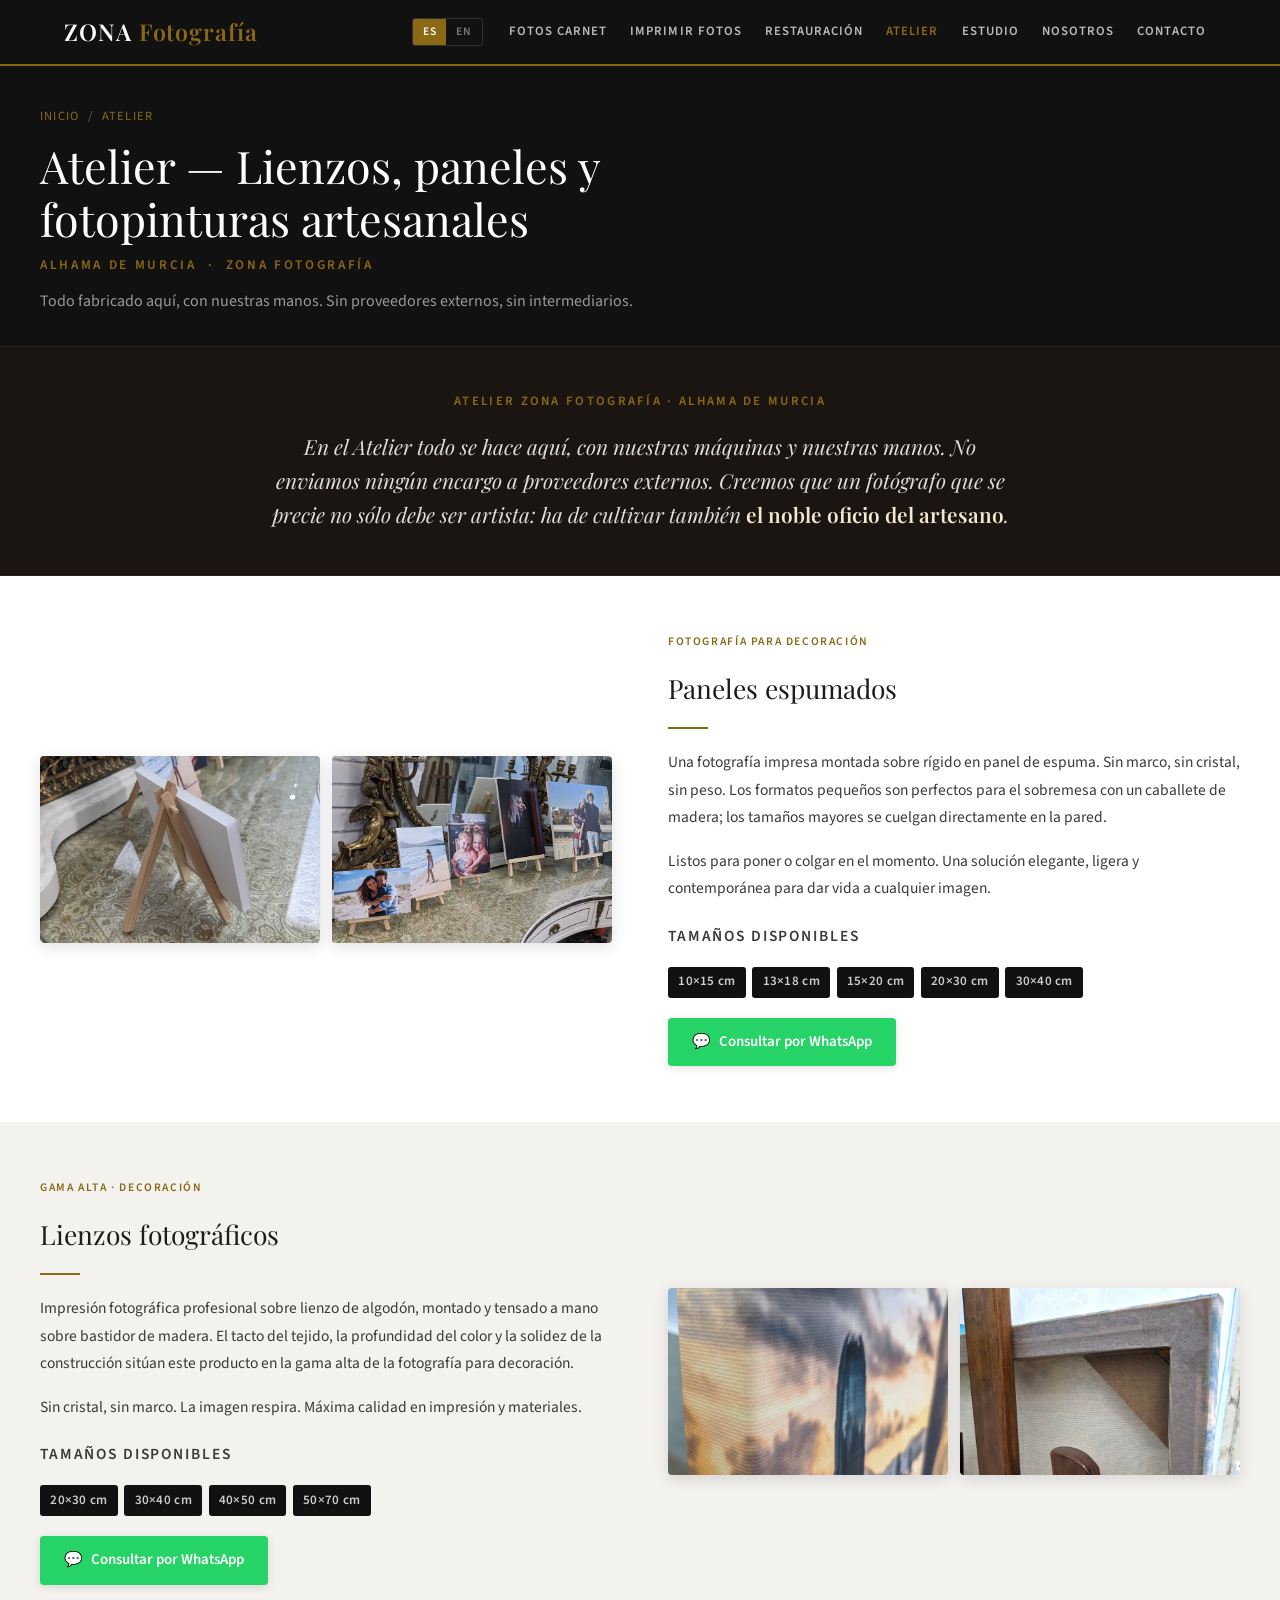
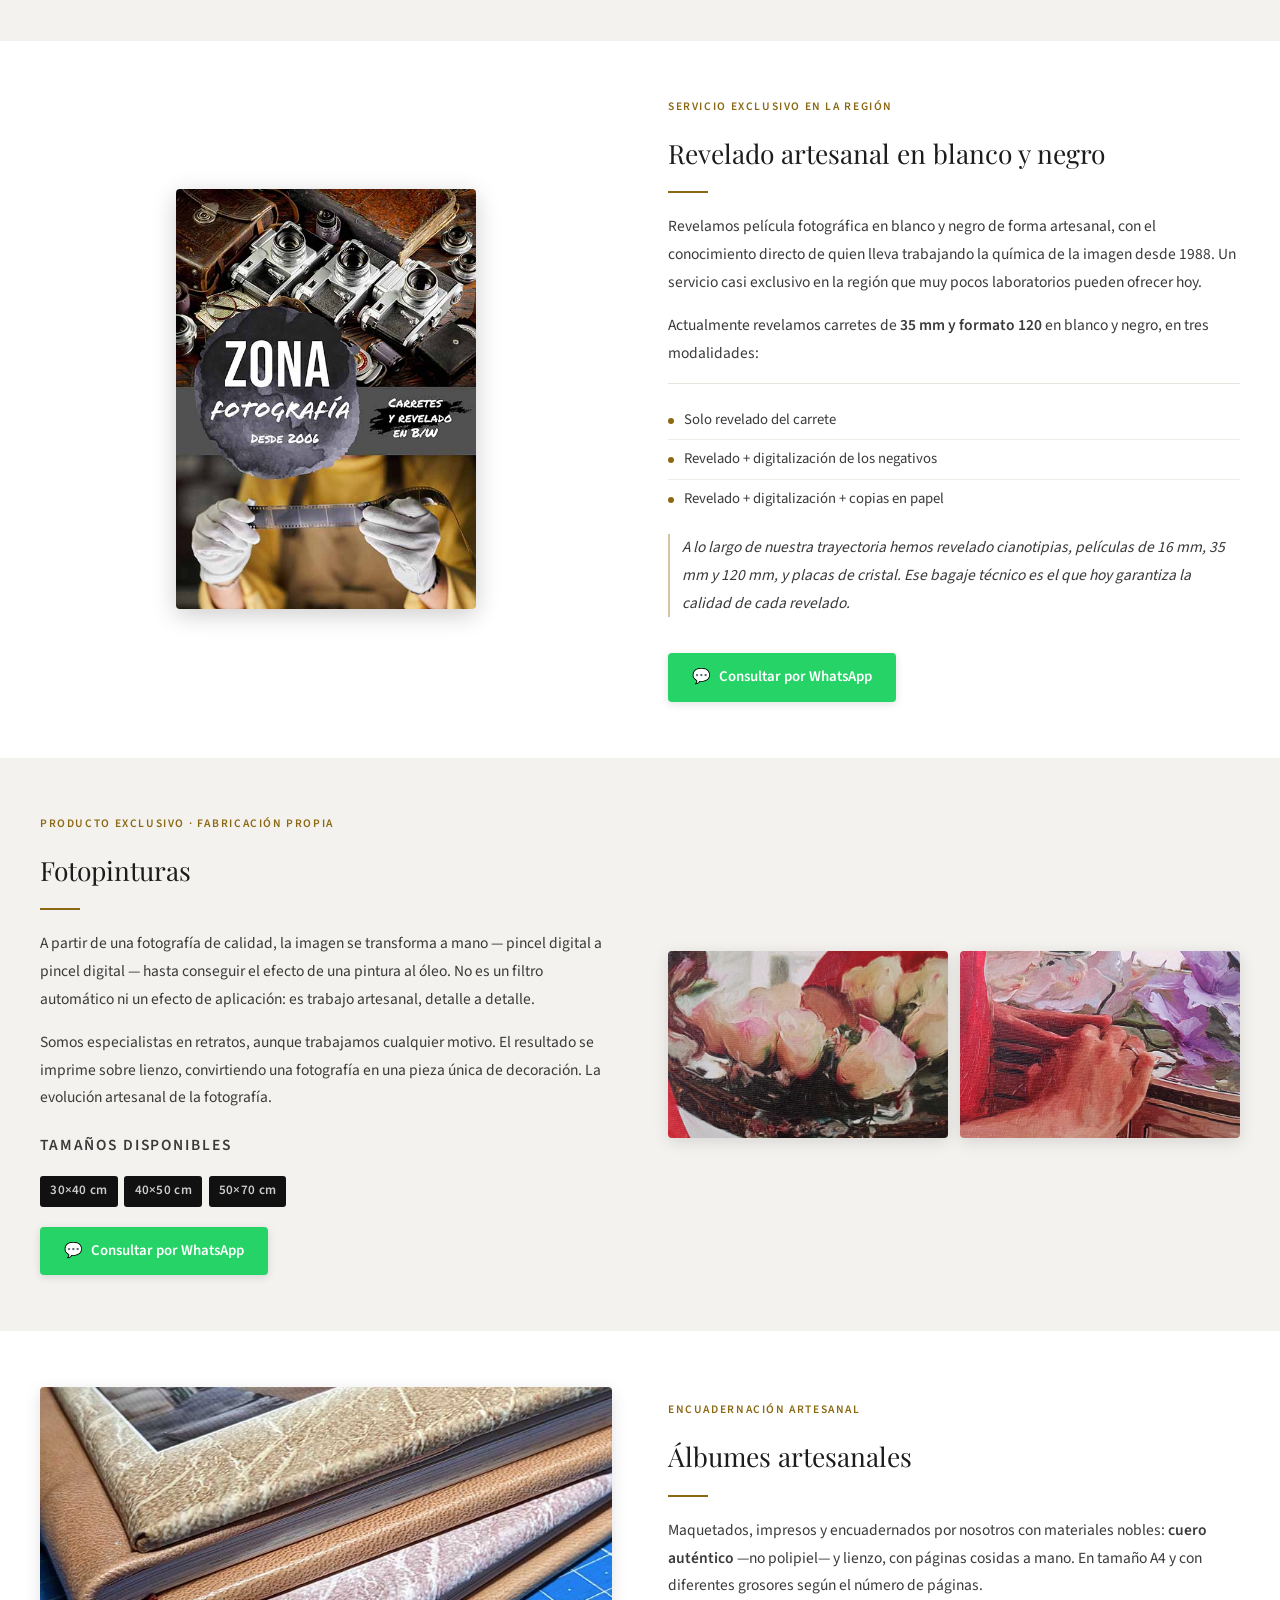
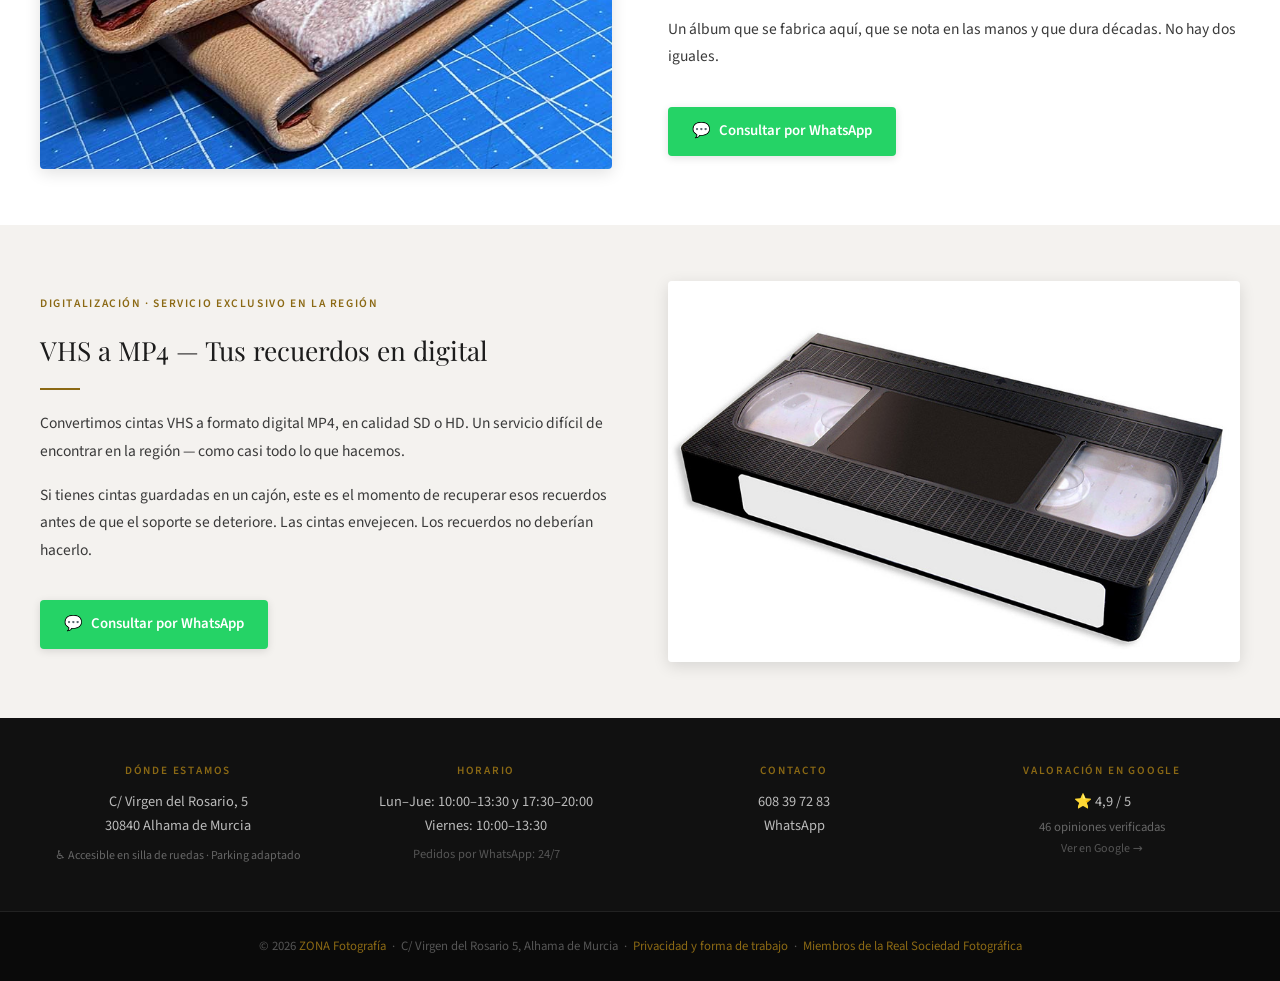
==== atelier.html @ 014d7e4f "Lanzamiento inicial — ZONA Fotografía web completa" ====
<!DOCTYPE html>
<html lang="es">
<head>
  <meta charset="UTF-8">
  <meta name="viewport" content="width=device-width, initial-scale=1.0">
  <title>Atelier ZONA Fotografía | Lienzos, paneles y fotopinturas artesanales en Alhama de Murcia</title>
  <meta name="description" content="Lienzos fotográficos, paneles espumados, fotopinturas artesanales, revelado en B&N y álbumes de cuero. Todo fabricado aquí. ZONA Fotografía, Alhama de Murcia.">
  <link rel="canonical" href="https://zonafotografia.com/atelier.html">

  <meta property="og:title" content="Atelier ZONA Fotografía | Lienzos, paneles y fotopinturas artesanales">
  <meta property="og:description" content="Lienzos fotográficos, paneles espumados, fotopinturas artesanales, revelado en B&N y álbumes de cuero. Todo fabricado en ZONA Fotografía, Alhama de Murcia.">
  <meta property="og:url" content="https://zonafotografia.com/atelier.html">
  <meta property="og:type" content="website">
  <meta property="og:image" content="https://zonafotografia.com/img/lienzo-1.jpg">

  <link rel="icon" href="favicon.svg" type="image/svg+xml">
  <link rel="stylesheet" href="fonts.css">

  <style>
    *, *::before, *::after { box-sizing: border-box; margin: 0; padding: 0; }

    :root {
      --negro:      #111111;
      --texto:      #1C1C1C;
      --gris-fondo: #F4F2EF;
      --gris-medio: #888888;
      --acento:     #8B6914;
      --acento-cl:  #F0E8D0;
      --blanco:     #FFFFFF;
      --max-w:      1200px;
    }

    html { scroll-behavior: smooth; }
    body { font-family: 'Source Sans 3', system-ui, sans-serif; font-weight: 400; color: var(--texto); background: var(--blanco); line-height: 1.65; }
    img { display: block; max-width: 100%; height: auto; }
    a   { color: inherit; text-decoration: none; }

    /* CABECERA */
    header { background: var(--negro); position: sticky; top: 0; z-index: 100; border-bottom: 2px solid var(--acento); }
    .header-inner { max-width: var(--max-w); margin: 0 auto; padding: 0 1.5rem; display: flex; align-items: center; justify-content: space-between; height: 64px; gap: 1rem; }
    .logo { font-family: 'Playfair Display', Georgia, serif; font-size: 1.45rem; font-weight: 600; color: var(--blanco); letter-spacing: 0.04em; white-space: nowrap; flex-shrink: 0; }
    .logo span { color: var(--acento); }
    .header-right { display: flex; align-items: center; gap: 1rem; }
    .lang-toggle { display: flex; border: 1px solid #333; border-radius: 3px; overflow: hidden; flex-shrink: 0; }
    .lang-btn { background: transparent; border: none; color: #777; font-family: 'Source Sans 3', sans-serif; font-size: 0.72rem; font-weight: 700; letter-spacing: 0.08em; padding: 0.3rem 0.6rem; cursor: pointer; transition: all 0.2s; }
    .lang-btn.active { background: var(--acento); color: #fff; }
    .lang-btn:hover:not(.active) { background: rgba(255,255,255,0.08); color: #ccc; }
    nav { display: flex; gap: 0.15rem; flex-wrap: wrap; }
    nav a { color: #bbbbbb; font-size: 0.80rem; font-weight: 600; text-transform: uppercase; letter-spacing: 0.08em; padding: 0.4rem 0.65rem; border-radius: 3px; transition: color 0.2s, background 0.2s; }
    nav a:hover { color: var(--blanco); background: rgba(255,255,255,0.09); }
    nav a[aria-current="page"] { color: var(--acento); }

    /* CABECERA DE PÁGINA */
    .page-header { background: var(--negro); border-bottom: 1px solid #222; padding: 2.5rem 1.5rem 2rem; }
    .page-header-inner { max-width: var(--max-w); margin: 0 auto; }
    .breadcrumb { font-size: 0.78rem; color: #666; text-transform: uppercase; letter-spacing: 0.1em; margin-bottom: 0.75rem; }
    .breadcrumb a { color: #666; transition: color 0.2s; }
    .breadcrumb a:hover { color: #999; }
    .breadcrumb span { color: var(--acento); }
    .page-header h1 { font-family: 'Playfair Display', Georgia, serif; font-size: clamp(1.8rem, 3.5vw, 2.8rem); font-weight: 400; color: var(--blanco); line-height: 1.2; max-width: 800px; }
    .page-header .page-geo { margin-top: 0.5rem; font-family: 'Source Sans 3', system-ui, sans-serif; font-size: 0.83rem; font-weight: 700; text-transform: uppercase; letter-spacing: 0.2em; color: var(--acento); }
    .page-header .subtitulo { margin-top: 0.75rem; color: #999; font-size: 1rem; max-width: 640px; }

    /* FILOSOFÍA */
    .filosofia {
      background: #1a1510;
      border-bottom: 1px solid #2a2015;
      padding: 2.75rem 1.5rem;
      text-align: center;
    }
    .filosofia-inner { max-width: 760px; margin: 0 auto; }
    .filosofia p {
      font-size: 0.80rem;
      text-transform: uppercase;
      letter-spacing: 0.18em;
      color: var(--acento);
      margin-bottom: 1rem;
      font-weight: 600;
    }
    .filosofia blockquote {
      font-family: 'Playfair Display', Georgia, serif;
      font-style: italic;
      font-size: clamp(1.05rem, 2vw, 1.3rem);
      color: #ddd;
      line-height: 1.65;
    }
    .filosofia blockquote strong { color: var(--acento-cl); font-style: normal; }

    /* PRODUCTOS — alternating sections */
    .producto-seccion {
      padding: 3.5rem 1.5rem;
    }
    .producto-seccion:nth-child(odd)  { background: var(--blanco); }
    .producto-seccion:nth-child(even) { background: var(--gris-fondo); }

    .producto-inner {
      max-width: var(--max-w);
      margin: 0 auto;
      display: grid;
      grid-template-columns: 1fr 1fr;
      gap: 3.5rem;
      align-items: center;
    }

    .producto-inner.invertido .producto-imagenes { order: 2; }
    .producto-inner.invertido .producto-texto    { order: 1; }

    /* Imágenes */
    .imagenes-doble {
      display: grid;
      grid-template-columns: 1fr 1fr;
      gap: 0.75rem;
    }

    .imagenes-doble img,
    .imagen-simple img,
    .imagen-cartel img {
      width: 100%;
      border-radius: 4px;
      box-shadow: 0 4px 16px rgba(0,0,0,0.12);
      object-fit: cover;
    }

    .imagenes-doble img { aspect-ratio: 3/2; }
    .imagen-simple img  { aspect-ratio: 3/2; }

    .imagen-cartel {
      display: flex;
      justify-content: center;
    }
    .imagen-cartel img {
      max-width: 300px;
      width: 100%;
      box-shadow: 0 6px 24px rgba(0,0,0,0.2);
    }

    /* Texto de producto */
    .producto-texto h2 {
      font-family: 'Playfair Display', Georgia, serif;
      font-size: 1.65rem;
      font-weight: 400;
      margin-bottom: 0.4rem;
      color: var(--texto);
    }

    .producto-etiqueta {
      font-size: 0.72rem;
      text-transform: uppercase;
      letter-spacing: 0.14em;
      color: var(--acento);
      font-weight: 600;
      margin-bottom: 1rem;
      display: block;
    }

    .separador { width: 40px; height: 2px; background: var(--acento); margin: 1rem 0 1.25rem; }

    .producto-texto p {
      font-size: 0.97rem;
      line-height: 1.78;
      color: #3a3a3a;
      margin-bottom: 1rem;
    }

    /* Tamaños */
    .tamanios-label {
      font-size: 0.73rem;
      text-transform: uppercase;
      letter-spacing: 0.12em;
      color: var(--gris-medio);
      font-weight: 600;
      margin-top: 1.25rem;
      margin-bottom: 0.5rem;
    }

    .tamanios {
      display: flex;
      flex-wrap: wrap;
      gap: 0.4rem;
    }

    .tam {
      background: var(--negro);
      color: #ccc;
      border-radius: 3px;
      padding: 0.3rem 0.65rem;
      font-size: 0.82rem;
      font-weight: 600;
      letter-spacing: 0.02em;
    }

    /* Opciones (revelado BN) */
    .opciones {
      margin-top: 1rem;
      border-top: 1px solid #e8e4de;
      padding-top: 1rem;
    }

    .opcion {
      display: flex;
      align-items: baseline;
      gap: 0.6rem;
      padding: 0.45rem 0;
      border-bottom: 1px solid #f0ede8;
      font-size: 0.92rem;
      color: #3a3a3a;
    }

    .opcion:last-child { border-bottom: none; }

    .opcion::before {
      content: '';
      display: inline-block;
      width: 6px;
      height: 6px;
      min-width: 6px;
      background: var(--acento);
      border-radius: 50%;
      margin-top: 0.3rem;
    }

    /* Nota histórica */
    .nota-historica {
      font-size: 0.84rem;
      color: #888;
      font-style: italic;
      border-left: 2px solid #d4c4a0;
      padding-left: 0.75rem;
      margin-top: 1rem;
      line-height: 1.6;
    }

    /* CTA WhatsApp */
    .btn-wa { display: inline-flex; align-items: center; gap: 0.5rem; background: #25D366; color: #fff; padding: 0.75rem 1.5rem; border-radius: 4px; font-weight: 600; font-size: 0.93rem; margin-top: 1.25rem; transition: background 0.2s, transform 0.15s; box-shadow: 0 2px 8px rgba(0,0,0,0.12); }
    .btn-wa:hover { background: #1ebe5b; transform: translateY(-2px); }

    /* BARRA DE DATOS */
    .barra-datos { background: var(--negro); color: #bbbbbb; padding: 2.75rem 1.5rem; }
    .barra-datos-inner { max-width: var(--max-w); margin: 0 auto; display: grid; grid-template-columns: repeat(auto-fit, minmax(190px, 1fr)); gap: 2rem; text-align: center; }
    .dato h4 { font-size: 0.70rem; text-transform: uppercase; letter-spacing: 0.16em; color: var(--acento); margin-bottom: 0.6rem; font-weight: 600; }
    .dato p  { font-size: 0.90rem; line-height: 1.65; }
    .dato a  { color: #bbbbbb; transition: color 0.2s; }
    .dato a:hover { color: var(--blanco); }
    .badge-accesible { display: inline-block; margin-top: 0.5rem; font-size: 0.75rem; color: #666; }

    /* FOOTER */
    footer { background: #0a0a0a; border-top: 1px solid #222; text-align: center; padding: 1.5rem; font-size: 0.80rem; color: #555; }
    footer span { color: var(--acento); }

    /* RESPONSIVE */
    @media (max-width: 820px) {
      .header-inner { height: auto; flex-direction: column; padding: 0.9rem 1.5rem; gap: 0.6rem; }
      .header-right { flex-wrap: wrap; justify-content: center; }
      nav { justify-content: center; }
      .producto-inner { grid-template-columns: 1fr; gap: 2rem; }
      .producto-inner.invertido .producto-imagenes { order: 0; }
      .producto-inner.invertido .producto-texto    { order: 0; }
      .imagen-cartel img { max-width: 260px; }
    }

    @media (max-width: 480px) {
      .imagenes-doble { grid-template-columns: 1fr; }
    }
  </style>

  <script type="application/ld+json">
  {
    "@context": "https://schema.org",
    "@type": "PhotographyBusiness",
    "name": "ZONA Fotografía",
    "address": {
      "@type": "PostalAddress",
      "streetAddress": "C/ Virgen del Rosario, 5, Bajos 1 y 2",
      "addressLocality": "Alhama de Murcia",
      "addressRegion": "Murcia",
      "postalCode": "30840",
      "addressCountry": "ES"
    },
    "telephone": "+34608397283",
    "url": "https://zonafotografia.com/atelier.html",
    "openingHours": ["Mo-Th 10:00-13:30,17:30-20:00", "Fr 10:00-13:30"]
  }
  </script>
</head>
<body>

  <!-- CABECERA -->
  <header>
    <div class="header-inner">
      <a href="index.html" class="logo" aria-label="ZONA Fotografía — Inicio">ZONA <span>Fotografía</span></a>
      <div class="header-right">
        <div class="lang-toggle" role="group" aria-label="Idioma / Language">
          <button class="lang-btn active" id="btn-es" onclick="setLang('es')" aria-pressed="true">ES</button>
          <button class="lang-btn"        id="btn-en" onclick="setLang('en')" aria-pressed="false">EN</button>
        </div>
        <nav aria-label="Navegación principal">
          <a href="fotos-carnet.html"><span data-lang="es">Fotos Carnet</span><span data-lang="en" hidden>ID Photos</span></a>
          <a href="imprimir-fotos.html"><span data-lang="es">Imprimir Fotos</span><span data-lang="en" hidden>Print Photos</span></a>
          <a href="restauracion-fotos.html"><span data-lang="es">Restauración</span><span data-lang="en" hidden>Restoration</span></a>
          <a href="atelier.html" aria-current="page">Atelier</a>
          <a href="estudio.html"><span data-lang="es">Estudio</span><span data-lang="en" hidden>Studio</span></a>
          <a href="nosotros.html"><span data-lang="es">Nosotros</span><span data-lang="en" hidden>About Us</span></a>
          <a href="contacto.html"><span data-lang="es">Contacto</span><span data-lang="en" hidden>Contact</span></a>
        </nav>
      </div>
    </div>
  </header>

  <!-- CABECERA DE PÁGINA -->
  <div class="page-header">
    <div class="page-header-inner">
      <p class="breadcrumb">
        <a href="index.html"><span data-lang="es">Inicio</span><span data-lang="en" hidden>Home</span></a>
        &nbsp;/&nbsp;
        <span>Atelier</span>
      </p>
      <h1>
        <span data-lang="es">Atelier — Lienzos, paneles y fotopinturas artesanales</span>
        <span data-lang="en" hidden>Atelier — Canvas prints, panels and handcrafted photo paintings</span>
      </h1>
      <p class="page-geo">Alhama de Murcia &nbsp;&middot;&nbsp; ZONA Fotografía</p>
      <p class="subtitulo">
        <span data-lang="es">Todo fabricado aquí, con nuestras manos. Sin proveedores externos, sin intermediarios.</span>
        <span data-lang="en" hidden>Everything made here, by our hands. No external suppliers, no intermediaries.</span>
      </p>
    </div>
  </div>

  <!-- FILOSOFÍA -->
  <div class="filosofia" role="note">
    <div class="filosofia-inner">
      <p>
        <span data-lang="es">Atelier ZONA Fotografía · Alhama de Murcia</span>
        <span data-lang="en" hidden>Atelier ZONA Fotografía · Alhama de Murcia</span>
      </p>
      <blockquote>
        <span data-lang="es">En el Atelier todo se hace aquí, con nuestras máquinas y nuestras manos. No enviamos ningún encargo a proveedores externos. Creemos que un fotógrafo que se precie no sólo debe ser artista: ha de cultivar también <strong>el noble oficio del artesano</strong>.</span>
        <span data-lang="en" hidden>In the Atelier everything is made here, with our equipment and our hands. We send no order to external suppliers. We believe a true photographer must not only be an artist — they must also practise <strong>the noble craft of the artisan</strong>.</span>
      </blockquote>
    </div>
  </div>

  <!-- PRODUCTOS -->
  <main>

    <!-- 1. PANELES ESPUMADOS -->
    <section class="producto-seccion" aria-labelledby="tit-paneles">
      <div class="producto-inner">
        <div class="producto-imagenes">
          <div class="imagenes-doble">
            <img src="Fotos html/Panel 1.jpg" alt="Caballete de madera para panel espumado de sobremesa" loading="lazy">
            <img src="Fotos html/Panel 2.jpg" alt="Paneles espumados con fotografías en caballetes de sobremesa" loading="lazy">
          </div>
        </div>
        <div class="producto-texto">
          <span class="producto-etiqueta">
            <span data-lang="es">Fotografía para decoración</span>
            <span data-lang="en" hidden>Decorative photography</span>
          </span>
          <h2 id="tit-paneles">
            <span data-lang="es">Paneles espumados</span>
            <span data-lang="en" hidden>Foam board panels</span>
          </h2>
          <div class="separador" aria-hidden="true"></div>
          <p>
            <span data-lang="es">Una fotografía impresa montada sobre rígido en panel de espuma. Sin marco, sin cristal, sin peso. Los formatos pequeños son perfectos para el sobremesa con un caballete de madera; los tamaños mayores se cuelgan directamente en la pared.</span>
            <span data-lang="en" hidden>A photograph printed and mounted on rigid foam board. No frame, no glass, no weight. Small formats are perfect for tabletop display with a wooden easel; larger sizes hang directly on the wall.</span>
          </p>
          <p>
            <span data-lang="es">Listos para poner o colgar en el momento. Una solución elegante, ligera y contemporánea para dar vida a cualquier imagen.</span>
            <span data-lang="en" hidden>Ready to display or hang straight away. An elegant, lightweight and contemporary solution to bring any image to life.</span>
          </p>
          <p class="tamanios-label">
            <span data-lang="es">Tamaños disponibles</span>
            <span data-lang="en" hidden>Available sizes</span>
          </p>
          <div class="tamanios">
            <span class="tam">10×15 cm</span>
            <span class="tam">13×18 cm</span>
            <span class="tam">15×20 cm</span>
            <span class="tam">20×30 cm</span>
            <span class="tam">30×40 cm</span>
          </div>
          <a href="https://wa.me/34608397283" class="btn-wa" target="_blank" rel="noopener noreferrer">
            &#128172; <span data-lang="es">Consultar por WhatsApp</span><span data-lang="en" hidden>Enquire on WhatsApp</span>
          </a>
        </div>
      </div>
    </section>

    <!-- 2. LIENZOS -->
    <section class="producto-seccion" aria-labelledby="tit-lienzos">
      <div class="producto-inner invertido">
        <div class="producto-imagenes">
          <div class="imagenes-doble">
            <img src="Fotos html/Lienzo 1.jpg" alt="Detalle de la textura del lienzo de algodón con impresión fotográfica" loading="lazy">
            <img src="Fotos html/Lienzo 2.jpg" alt="Reverso del lienzo mostrando el bastidor de madera y el tensado del lienzo" loading="lazy">
          </div>
        </div>
        <div class="producto-texto">
          <span class="producto-etiqueta">
            <span data-lang="es">Gama alta · Decoración</span>
            <span data-lang="en" hidden>Premium range · Décor</span>
          </span>
          <h2 id="tit-lienzos">
            <span data-lang="es">Lienzos fotográficos</span>
            <span data-lang="en" hidden>Photographic canvas prints</span>
          </h2>
          <div class="separador" aria-hidden="true"></div>
          <p>
            <span data-lang="es">Impresión fotográfica profesional sobre lienzo de algodón, montado y tensado a mano sobre bastidor de madera. El tacto del tejido, la profundidad del color y la solidez de la construcción sitúan este producto en la gama alta de la fotografía para decoración.</span>
            <span data-lang="en" hidden>Professional photographic printing on cotton canvas, hand-mounted and stretched over a wooden frame. The feel of the fabric, the depth of colour and the solidity of the construction place this product at the high end of decorative photography.</span>
          </p>
          <p>
            <span data-lang="es">Sin cristal, sin marco. La imagen respira. Máxima calidad en impresión y materiales.</span>
            <span data-lang="en" hidden>No glass, no frame. The image breathes. The highest quality in printing and materials.</span>
          </p>
          <p class="tamanios-label">
            <span data-lang="es">Tamaños disponibles</span>
            <span data-lang="en" hidden>Available sizes</span>
          </p>
          <div class="tamanios">
            <span class="tam">20×30 cm</span>
            <span class="tam">30×40 cm</span>
            <span class="tam">40×50 cm</span>
            <span class="tam">50×70 cm</span>
          </div>
          <a href="https://wa.me/34608397283" class="btn-wa" target="_blank" rel="noopener noreferrer">
            &#128172; <span data-lang="es">Consultar por WhatsApp</span><span data-lang="en" hidden>Enquire on WhatsApp</span>
          </a>
        </div>
      </div>
    </section>

    <!-- 3. REVELADO EN B&N -->
    <section class="producto-seccion" aria-labelledby="tit-revelado">
      <div class="producto-inner">
        <div class="producto-imagenes">
          <div class="imagen-cartel">
            <img src="Fotos html/Revelado BN.jpg" alt="ZONA Fotografía — Carretes y revelado en blanco y negro desde 2006" loading="lazy">
          </div>
        </div>
        <div class="producto-texto">
          <span class="producto-etiqueta">
            <span data-lang="es">Servicio exclusivo en la región</span>
            <span data-lang="en" hidden>Exclusive service in the region</span>
          </span>
          <h2 id="tit-revelado">
            <span data-lang="es">Revelado artesanal en blanco y negro</span>
            <span data-lang="en" hidden>Artisanal black-and-white film development</span>
          </h2>
          <div class="separador" aria-hidden="true"></div>
          <p>
            <span data-lang="es">Revelamos película fotográfica en blanco y negro de forma artesanal, con el conocimiento directo de quien lleva trabajando la química de la imagen desde 1988. Un servicio casi exclusivo en la región que muy pocos laboratorios pueden ofrecer hoy.</span>
            <span data-lang="en" hidden>We develop black-and-white photographic film using artisanal processes, with the direct knowledge of someone who has been working with photographic chemistry since 1988. An almost exclusive service in the region that very few laboratories can offer today.</span>
          </p>
          <p>
            <span data-lang="es">Actualmente revelamos carretes de <strong>35 mm y formato 120</strong> en blanco y negro, en tres modalidades:</span>
            <span data-lang="en" hidden>We currently develop <strong>35 mm and 120 format</strong> rolls in black and white, with three options:</span>
          </p>
          <div class="opciones">
            <div class="opcion">
              <span data-lang="es">Solo revelado del carrete</span>
              <span data-lang="en" hidden>Film development only</span>
            </div>
            <div class="opcion">
              <span data-lang="es">Revelado + digitalización de los negativos</span>
              <span data-lang="en" hidden>Development + negative digitisation</span>
            </div>
            <div class="opcion">
              <span data-lang="es">Revelado + digitalización + copias en papel</span>
              <span data-lang="en" hidden>Development + digitisation + paper prints</span>
            </div>
          </div>
          <p class="nota-historica">
            <span data-lang="es">A lo largo de nuestra trayectoria hemos revelado cianotipias, películas de 16 mm, 35 mm y 120 mm, y placas de cristal. Ese bagaje técnico es el que hoy garantiza la calidad de cada revelado.</span>
            <span data-lang="en" hidden>Over the years we have developed cyanotypes, 16 mm, 35 mm and 120 mm film, and glass plates. That technical background is what guarantees the quality of every development today.</span>
          </p>
          <a href="https://wa.me/34608397283" class="btn-wa" target="_blank" rel="noopener noreferrer">
            &#128172; <span data-lang="es">Consultar por WhatsApp</span><span data-lang="en" hidden>Enquire on WhatsApp</span>
          </a>
        </div>
      </div>
    </section>

    <!-- 4. FOTOPINTURA -->
    <section class="producto-seccion" aria-labelledby="tit-fotopintura">
      <div class="producto-inner invertido">
        <div class="producto-imagenes">
          <div class="imagenes-doble">
            <img src="Fotos html/Fotopintura 1.jpg" alt="Fotopintura con efecto de pintura al óleo — detalle de flores" loading="lazy">
            <img src="Fotos html/Fotopintura 2.jpg" alt="Proceso artesanal de elaboración de fotopintura pincel a pincel" loading="lazy">
          </div>
        </div>
        <div class="producto-texto">
          <span class="producto-etiqueta">
            <span data-lang="es">Producto exclusivo · Fabricación propia</span>
            <span data-lang="en" hidden>Exclusive product · Made in-house</span>
          </span>
          <h2 id="tit-fotopintura">
            <span data-lang="es">Fotopinturas</span>
            <span data-lang="en" hidden>Photo paintings</span>
          </h2>
          <div class="separador" aria-hidden="true"></div>
          <p>
            <span data-lang="es">A partir de una fotografía de calidad, la imagen se transforma a mano — pincel digital a pincel digital — hasta conseguir el efecto de una pintura al óleo. No es un filtro automático ni un efecto de aplicación: es trabajo artesanal, detalle a detalle.</span>
            <span data-lang="en" hidden>Starting from a quality photograph, the image is transformed by hand — digital brushstroke by digital brushstroke — until it achieves the effect of an oil painting. This is not an automatic filter or an app effect: it is artisanal work, detail by detail.</span>
          </p>
          <p>
            <span data-lang="es">Somos especialistas en retratos, aunque trabajamos cualquier motivo. El resultado se imprime sobre lienzo, convirtiendo una fotografía en una pieza única de decoración. La evolución artesanal de la fotografía.</span>
            <span data-lang="en" hidden>We specialise in portraits, though we work with any subject. The result is printed on canvas, turning a photograph into a unique decorative piece. The artisanal evolution of photography.</span>
          </p>
          <p class="tamanios-label">
            <span data-lang="es">Tamaños disponibles</span>
            <span data-lang="en" hidden>Available sizes</span>
          </p>
          <div class="tamanios">
            <span class="tam">30×40 cm</span>
            <span class="tam">40×50 cm</span>
            <span class="tam">50×70 cm</span>
          </div>
          <a href="https://wa.me/34608397283" class="btn-wa" target="_blank" rel="noopener noreferrer">
            &#128172; <span data-lang="es">Consultar por WhatsApp</span><span data-lang="en" hidden>Enquire on WhatsApp</span>
          </a>
        </div>
      </div>
    </section>

    <!-- 5. ÁLBUMES ARTESANALES -->
    <section class="producto-seccion" aria-labelledby="tit-albums">
      <div class="producto-inner">
        <div class="producto-imagenes">
          <div class="imagen-simple">
            <img src="Fotos html/Album.jpg" alt="Álbumes fotográficos artesanales con cuero auténtico y páginas cosidas" loading="lazy">
          </div>
        </div>
        <div class="producto-texto">
          <span class="producto-etiqueta">
            <span data-lang="es">Encuadernación artesanal</span>
            <span data-lang="en" hidden>Artisanal bookbinding</span>
          </span>
          <h2 id="tit-albums">
            <span data-lang="es">Álbumes artesanales</span>
            <span data-lang="en" hidden>Handcrafted albums</span>
          </h2>
          <div class="separador" aria-hidden="true"></div>
          <p>
            <span data-lang="es">Maquetados, impresos y encuadernados por nosotros con materiales nobles: <strong>cuero auténtico</strong> —no polipiel— y lienzo, con páginas cosidas a mano. En tamaño A4 y con diferentes grosores según el número de páginas.</span>
            <span data-lang="en" hidden>Designed, printed and bound by us using noble materials: <strong>genuine leather</strong> — not synthetic — and canvas, with hand-sewn pages. Available in A4 size with different thicknesses depending on the number of pages.</span>
          </p>
          <p>
            <span data-lang="es">Un álbum que se fabrica aquí, que se nota en las manos y que dura décadas. No hay dos iguales.</span>
            <span data-lang="en" hidden>An album made here, that you can feel in your hands and that lasts for decades. No two are alike.</span>
          </p>
          <a href="https://wa.me/34608397283" class="btn-wa" target="_blank" rel="noopener noreferrer">
            &#128172; <span data-lang="es">Consultar por WhatsApp</span><span data-lang="en" hidden>Enquire on WhatsApp</span>
          </a>
        </div>
      </div>
    </section>

    <!-- 6. VHS A MP4 -->
    <section class="producto-seccion" aria-labelledby="tit-vhs">
      <div class="producto-inner invertido">
        <div class="producto-imagenes">
          <div class="imagen-simple">
            <img src="Fotos html/VHS.jpg" alt="Cinta VHS — conversión a formato digital MP4 en ZONA Fotografía" loading="lazy">
          </div>
        </div>
        <div class="producto-texto">
          <span class="producto-etiqueta">
            <span data-lang="es">Digitalización · Servicio exclusivo en la región</span>
            <span data-lang="en" hidden>Digitisation · Exclusive service in the region</span>
          </span>
          <h2 id="tit-vhs">
            <span data-lang="es">VHS a MP4 — Tus recuerdos en digital</span>
            <span data-lang="en" hidden>VHS to MP4 — Your memories in digital</span>
          </h2>
          <div class="separador" aria-hidden="true"></div>
          <p>
            <span data-lang="es">Convertimos cintas VHS a formato digital MP4, en calidad SD o HD. Un servicio difícil de encontrar en la región — como casi todo lo que hacemos.</span>
            <span data-lang="en" hidden>We convert VHS tapes to digital MP4 format, in SD or HD quality. A service that is hard to find in the region — like almost everything we do.</span>
          </p>
          <p>
            <span data-lang="es">Si tienes cintas guardadas en un cajón, este es el momento de recuperar esos recuerdos antes de que el soporte se deteriore. Las cintas envejecen. Los recuerdos no deberían hacerlo.</span>
            <span data-lang="en" hidden>If you have tapes sitting in a drawer, now is the time to rescue those memories before the tape deteriorates. Tapes age. Memories shouldn't have to.</span>
          </p>
          <a href="https://wa.me/34608397283" class="btn-wa" target="_blank" rel="noopener noreferrer">
            &#128172; <span data-lang="es">Consultar por WhatsApp</span><span data-lang="en" hidden>Enquire on WhatsApp</span>
          </a>
        </div>
      </div>
    </section>

  </main>

  <!-- BARRA DE DATOS -->
  <aside class="barra-datos" aria-label="Información de contacto y horario">
    <div class="barra-datos-inner">
      <div class="dato">
        <h4><span data-lang="es">Dónde estamos</span><span data-lang="en" hidden>Where we are</span></h4>
        <p>C/ Virgen del Rosario, 5<br>30840 Alhama de Murcia</p>
        <span class="badge-accesible"><span data-lang="es">&#9855; Accesible en silla de ruedas &middot; Parking adaptado</span><span data-lang="en" hidden>&#9855; Wheelchair accessible &middot; Adapted parking</span></span>
      </div>
      <div class="dato">
        <h4><span data-lang="es">Horario</span><span data-lang="en" hidden>Opening hours</span></h4>
        <p><span data-lang="es">Lun–Jue: 10:00–13:30 y 17:30–20:00<br>Viernes: 10:00–13:30</span><span data-lang="en" hidden>Mon–Thu: 10:00–13:30 &amp; 17:30–20:00<br>Friday: 10:00–13:30</span></p>
        <p style="margin-top:0.4rem;font-size:0.78rem;color:#555"><span data-lang="es">Pedidos por WhatsApp: 24/7</span><span data-lang="en" hidden>WhatsApp orders: 24/7</span></p>
      </div>
      <div class="dato">
        <h4><span data-lang="es">Contacto</span><span data-lang="en" hidden>Contact</span></h4>
        <p><a href="tel:+34608397283">608 39 72 83</a><br><a href="https://wa.me/34608397283" target="_blank" rel="noopener">WhatsApp</a></p>
      </div>
      <div class="dato">
        <h4><span data-lang="es">Valoración en Google</span><span data-lang="en" hidden>Google rating</span></h4>
        <a href="https://www.google.com/maps/search/ZONA+Fotografía+Alhama+de+Murcia" target="_blank" rel="noopener noreferrer" style="color:#bbbbbb">
          <p>&#11088; 4,9 / 5</p>
          <p style="font-size:0.80rem;color:#666;margin-top:0.2rem"><span data-lang="es">46 opiniones verificadas<br><span style="font-size:0.75rem;color:#555">Ver en Google →</span></span><span data-lang="en" hidden>46 verified reviews<br><span style="font-size:0.75rem;color:#555">See on Google →</span></span></p>
        </a>
      </div>
    </div>
  </aside>

  <!-- FOOTER -->
  <footer>
    <p>&copy; 2026 <span>ZONA Fotografía</span> &nbsp;&middot;&nbsp; C/ Virgen del Rosario 5, Alhama de Murcia &nbsp;&middot;&nbsp; <a href="privacidad.html" style="color:#555"><span data-lang="es">Privacidad y forma de trabajo</span><span data-lang="en" hidden>Privacy &amp; how we work</span></a> &nbsp;&middot;&nbsp; <span data-lang="es">Miembros de la Real Sociedad Fotográfica</span><span data-lang="en" hidden>Members of the Royal Photographic Society of Spain</span></p>
  </footer>

  <script>
    function setLang(lang) {
      document.querySelectorAll('[data-lang]').forEach(function(el) { el.hidden = (el.dataset.lang !== lang); });
      document.getElementById('btn-es').classList.toggle('active', lang === 'es');
      document.getElementById('btn-en').classList.toggle('active', lang === 'en');
      document.getElementById('btn-es').setAttribute('aria-pressed', lang === 'es');
      document.getElementById('btn-en').setAttribute('aria-pressed', lang === 'en');
      document.documentElement.lang = lang;
      localStorage.setItem('zona-lang', lang);
    }
    (function() { var s = localStorage.getItem('zona-lang'); if (s && s !== 'es') setLang(s); })();
  </script>

</body>
</html>
---- fonts.css ----
/*
  ZONA Fotografía — Fuentes autoalojadas
  Playfair Display (400, 600, 400 italic) + Source Sans 3 (300, 400, 600)
  Subconjunto latino — cubre español e inglés completo
  Archivos en: fonts/
*/

/* Playfair Display — normal, pesos 400 y 600 (fuente variable) */
@font-face {
  font-family: 'Playfair Display';
  font-style: normal;
  font-weight: 400 600;
  font-display: swap;
  src: url('fonts/playfair-display.woff2') format('woff2');
  unicode-range: U+0000-00FF, U+0131, U+0152-0153, U+02BB-02BC, U+02C6, U+02DA,
                 U+02DC, U+0304, U+0308, U+0329, U+2000-206F, U+20AC, U+2122,
                 U+2191, U+2193, U+2212, U+2215, U+FEFF, U+FFFD;
}

/* Playfair Display — itálica, peso 400 */
@font-face {
  font-family: 'Playfair Display';
  font-style: italic;
  font-weight: 400;
  font-display: swap;
  src: url('fonts/playfair-display-italic.woff2') format('woff2');
  unicode-range: U+0000-00FF, U+0131, U+0152-0153, U+02BB-02BC, U+02C6, U+02DA,
                 U+02DC, U+0304, U+0308, U+0329, U+2000-206F, U+20AC, U+2122,
                 U+2191, U+2193, U+2212, U+2215, U+FEFF, U+FFFD;
}

/* Source Sans 3 — normal, pesos 300 a 600 (fuente variable) */
@font-face {
  font-family: 'Source Sans 3';
  font-style: normal;
  font-weight: 300 600;
  font-display: swap;
  src: url('fonts/source-sans-3.woff2') format('woff2');
  unicode-range: U+0000-00FF, U+0131, U+0152-0153, U+02BB-02BC, U+02C6, U+02DA,
                 U+02DC, U+0304, U+0308, U+0329, U+2000-206F, U+20AC, U+2122,
                 U+2191, U+2193, U+2212, U+2215, U+FEFF, U+FFFD;
}
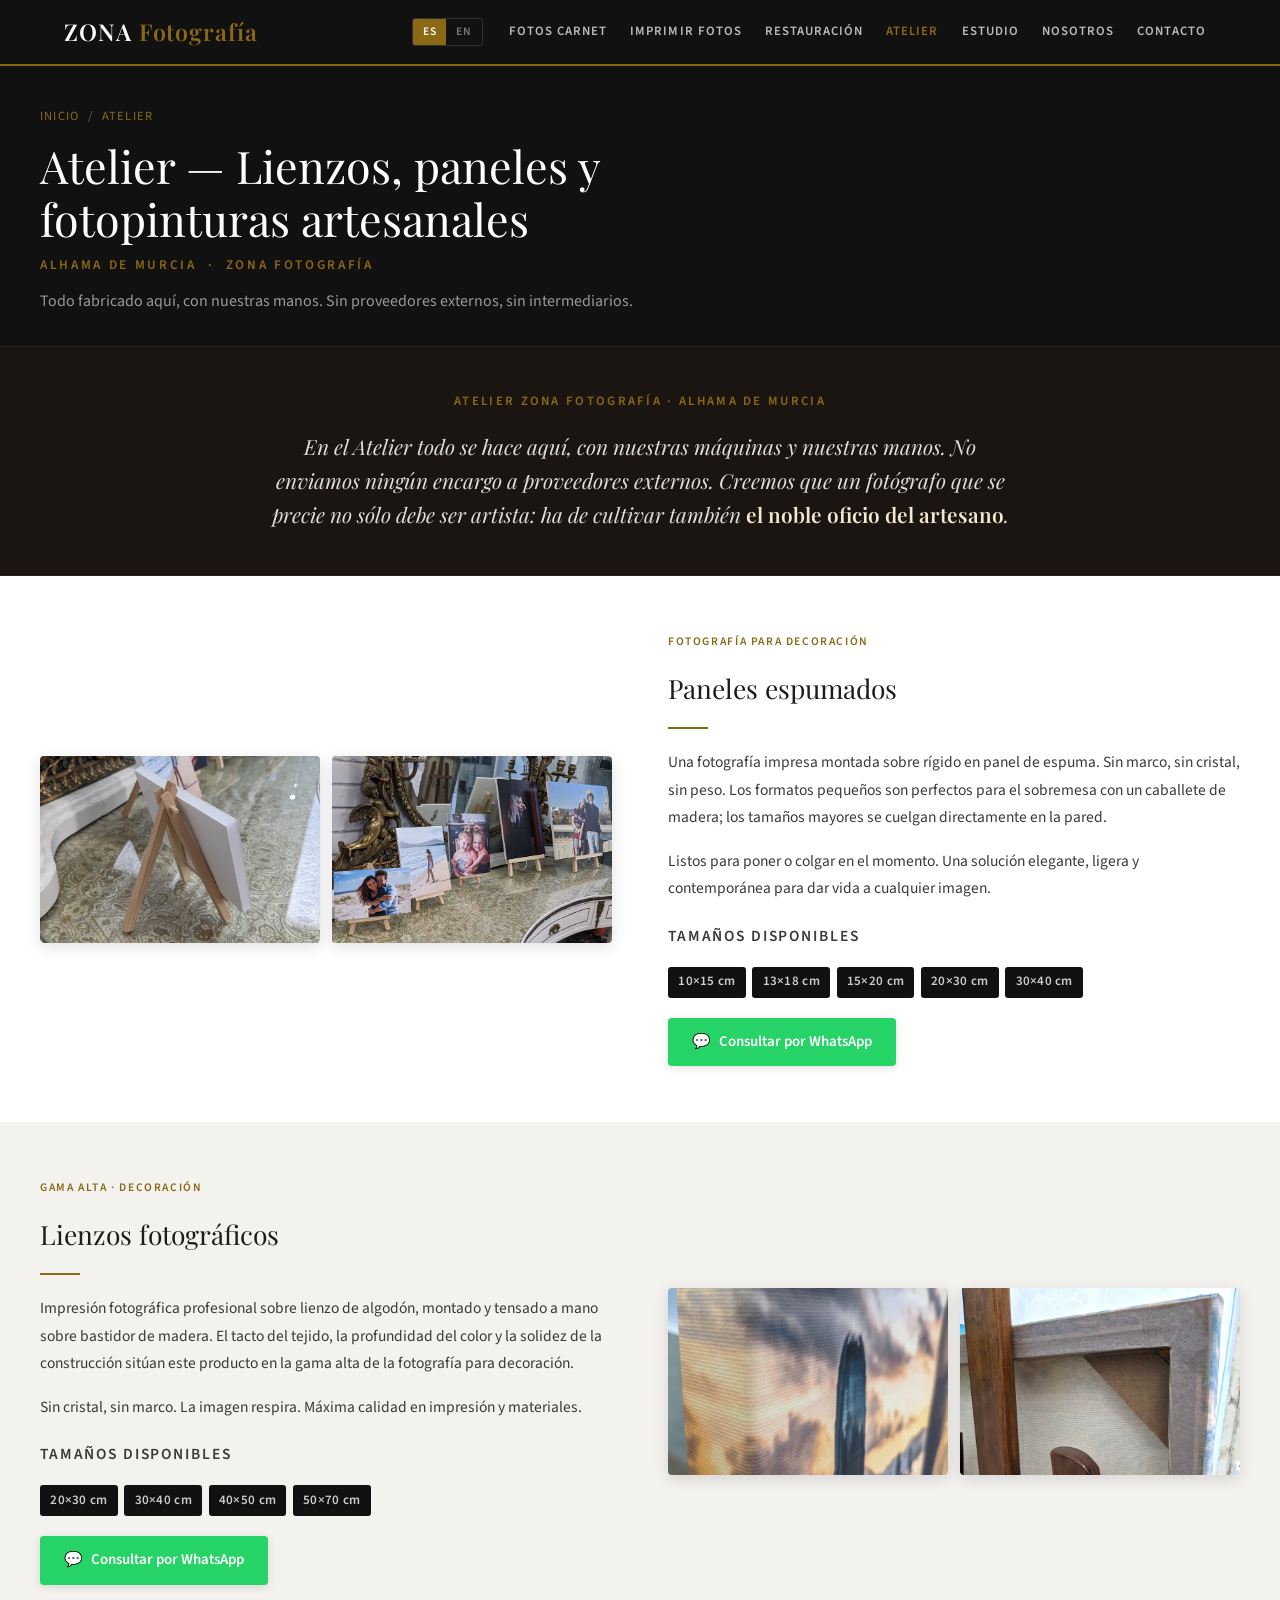
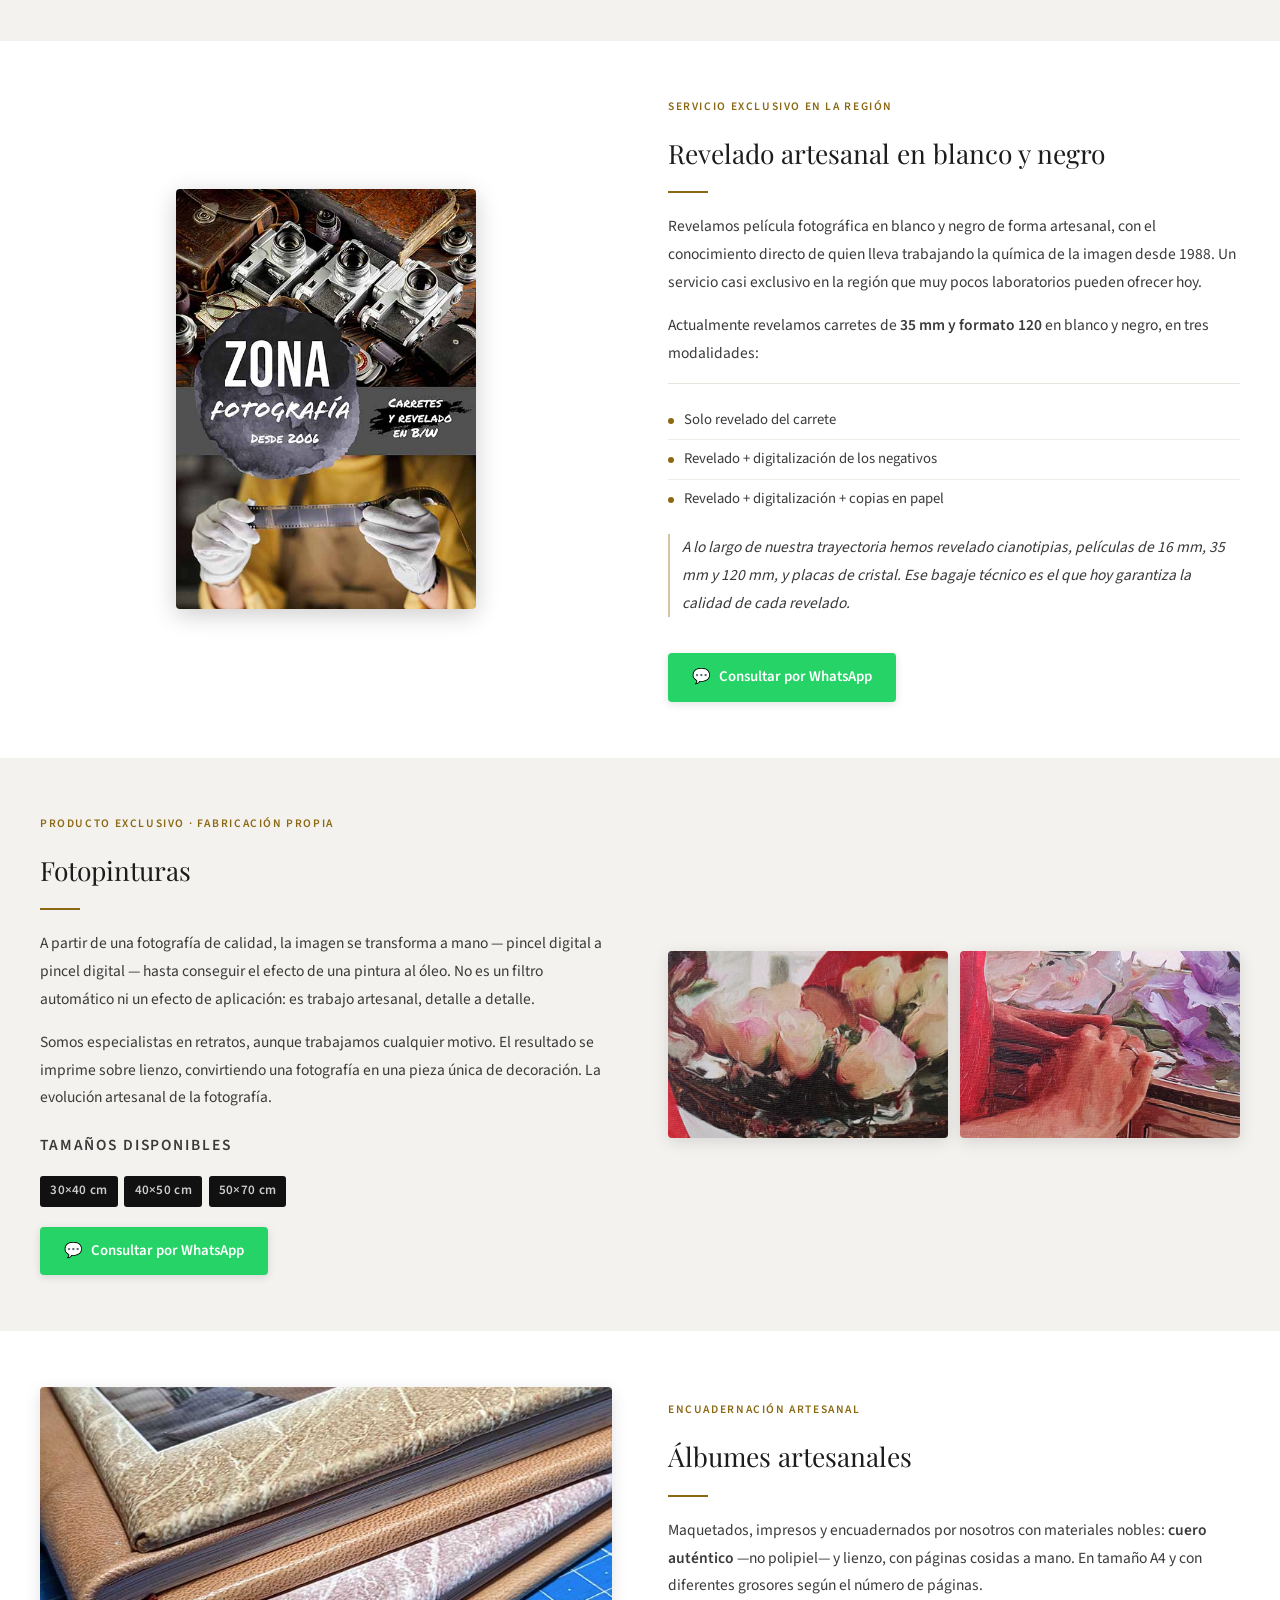
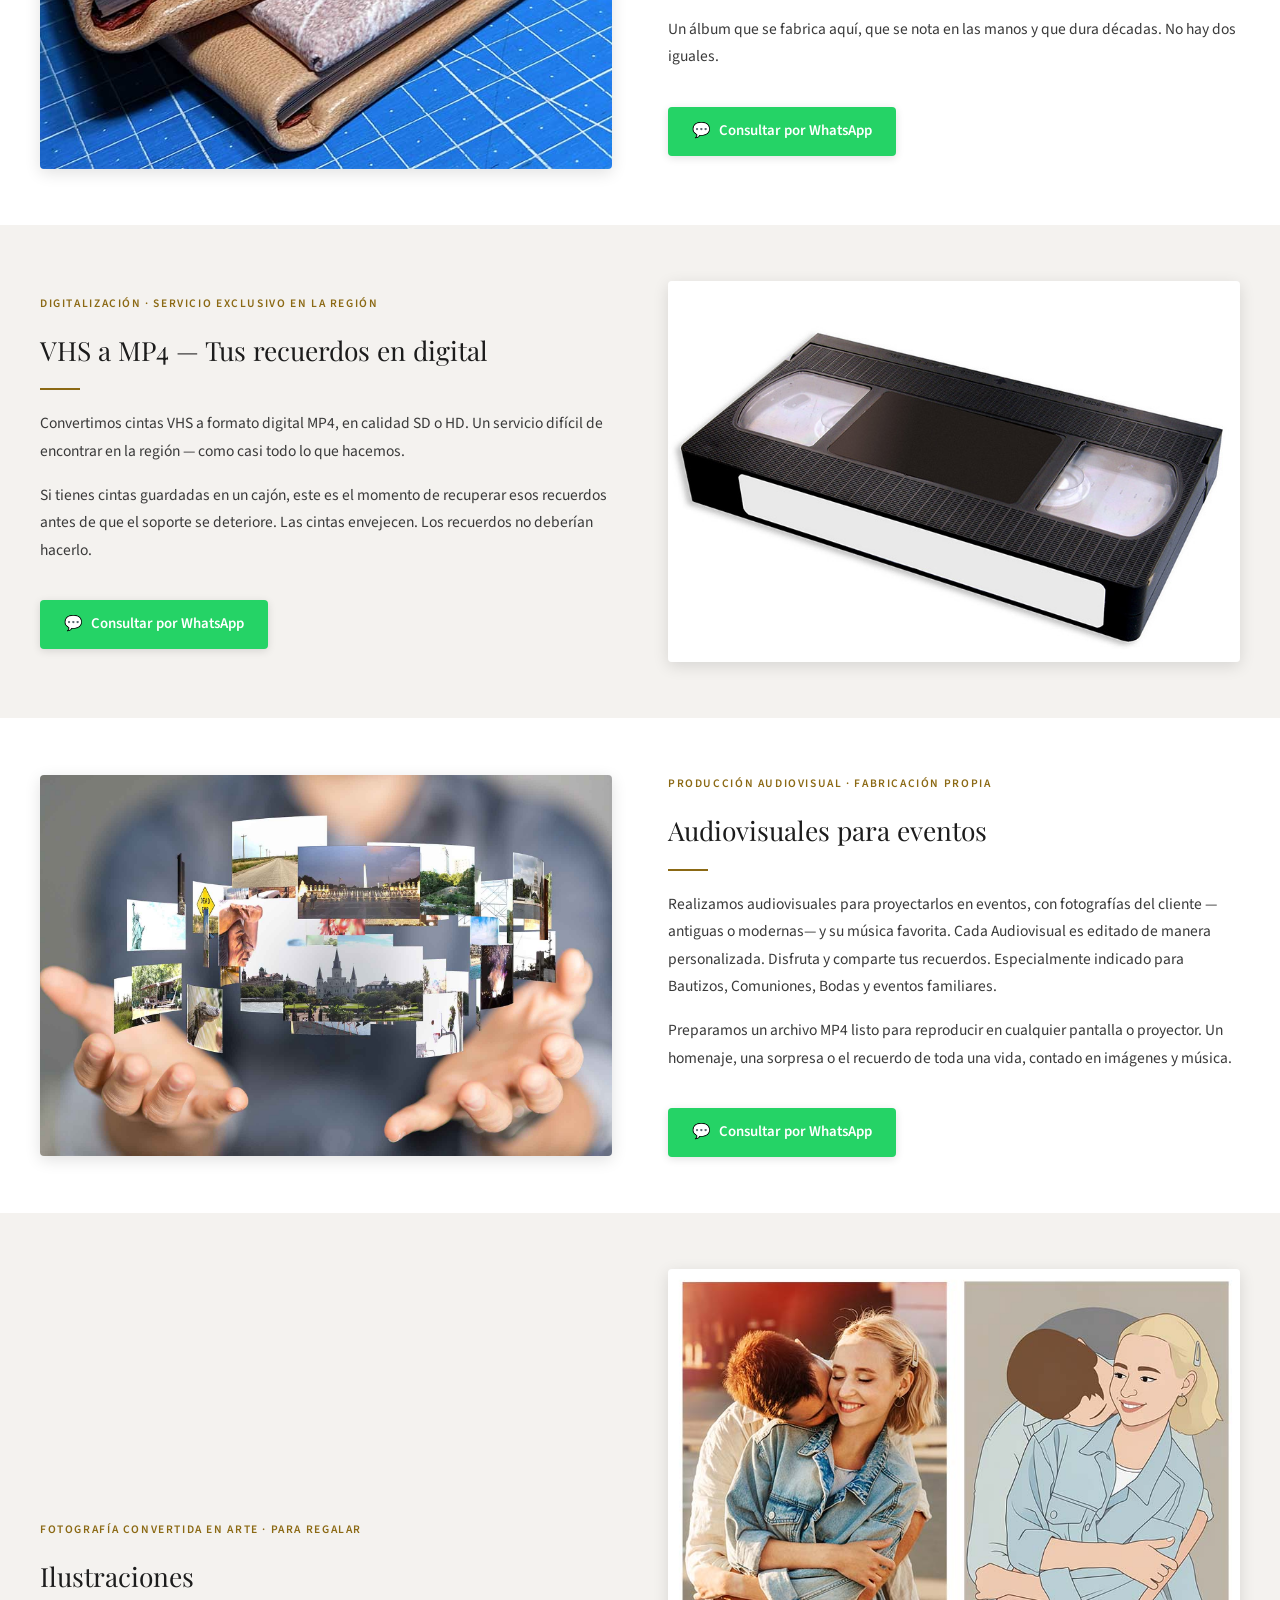
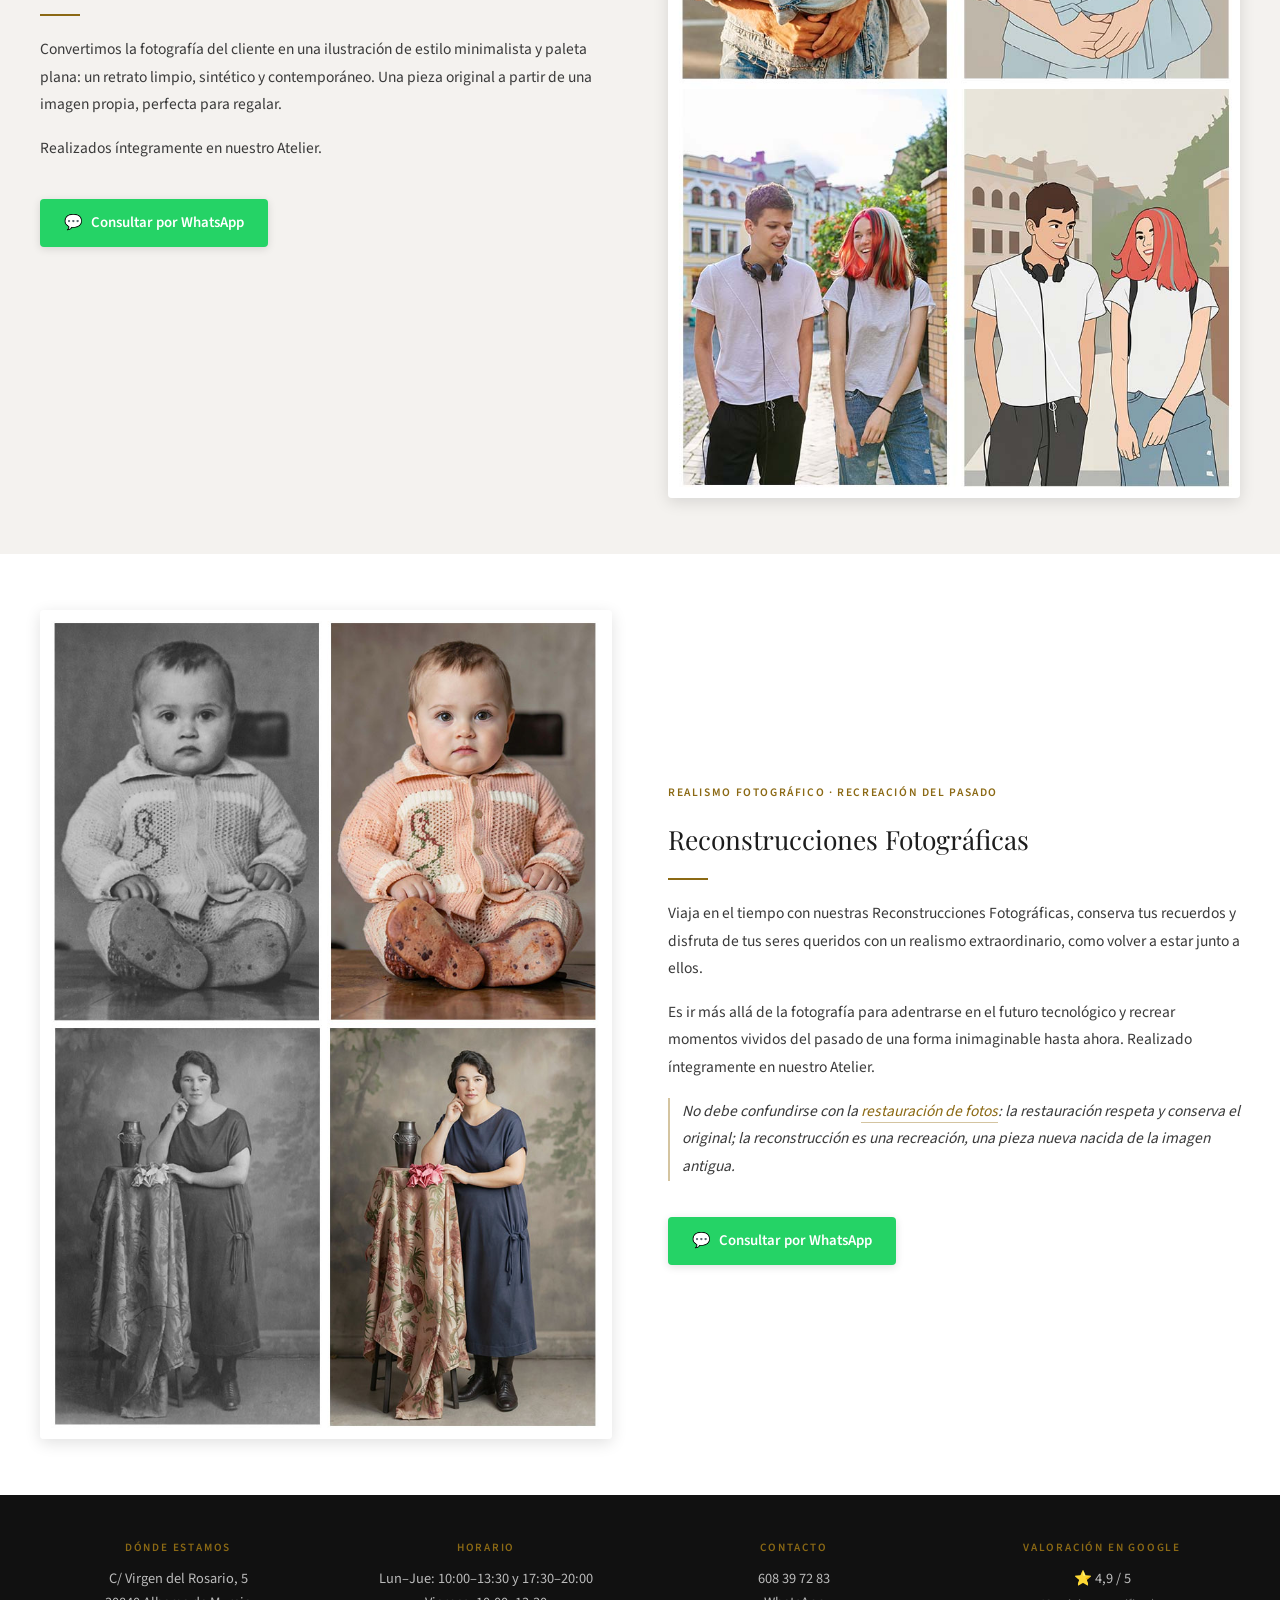
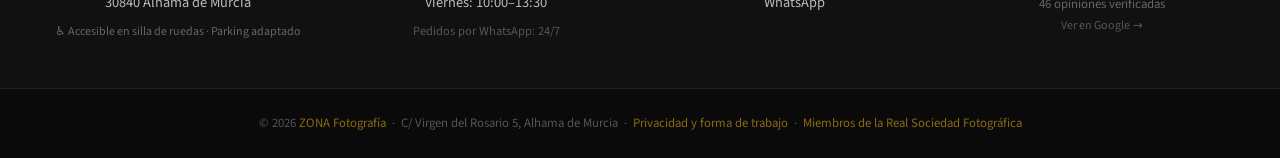
==== commit 29bb4da4: "Atelier: añadir Audiovisuales, Ilustraciones y Reconstrucciones - Nuevo apartado Audiovisuales para " ====
--- a/atelier.html
+++ b/atelier.html
@@ -123,6 +123,9 @@
 
     .imagenes-doble img { aspect-ratio: 3/2; }
     .imagen-simple img  { aspect-ratio: 3/2; }
+
+    /* Imagen mostrada entera, sin recorte (formatos casi cuadrados) */
+    .imagen-simple.imagen-entera img { aspect-ratio: auto; object-fit: contain; }
 
     .imagen-cartel {
       display: flex;
@@ -592,6 +595,109 @@
       </div>
     </section>
 
+    <!-- 7. AUDIOVISUALES -->
+    <section class="producto-seccion" aria-labelledby="tit-audiovisuales">
+      <div class="producto-inner">
+        <div class="producto-imagenes">
+          <div class="imagen-simple">
+            <img src="Fotos html/AudioVisuales.jpg" alt="Audiovisual con fotografías y música para proyectar en eventos — ZONA Fotografía" loading="lazy">
+          </div>
+        </div>
+        <div class="producto-texto">
+          <span class="producto-etiqueta">
+            <span data-lang="es">Producción audiovisual · Fabricación propia</span>
+            <span data-lang="en" hidden>Audiovisual production · Made in-house</span>
+          </span>
+          <h2 id="tit-audiovisuales">
+            <span data-lang="es">Audiovisuales para eventos</span>
+            <span data-lang="en" hidden>Audiovisuals for events</span>
+          </h2>
+          <div class="separador" aria-hidden="true"></div>
+          <p>
+            <span data-lang="es">Realizamos audiovisuales para proyectarlos en eventos, con fotografías del cliente —antiguas o modernas— y su música favorita. Cada Audiovisual es editado de manera personalizada. Disfruta y comparte tus recuerdos. Especialmente indicado para Bautizos, Comuniones, Bodas y eventos familiares.</span>
+            <span data-lang="en" hidden>We create audiovisual montages to project at events, using the client's photographs —old or recent— and their favourite music. Each audiovisual is edited in a personalised way. Enjoy and share your memories. Especially suited to christenings, communions, weddings and family events.</span>
+          </p>
+          <p>
+            <span data-lang="es">Preparamos un archivo MP4 listo para reproducir en cualquier pantalla o proyector. Un homenaje, una sorpresa o el recuerdo de toda una vida, contado en imágenes y música.</span>
+            <span data-lang="en" hidden>We deliver a ready-to-play MP4 file for any screen or projector. A tribute, a surprise or the memory of a whole life, told through images and music.</span>
+          </p>
+          <a href="https://wa.me/34608397283" class="btn-wa" target="_blank" rel="noopener noreferrer">
+            &#128172; <span data-lang="es">Consultar por WhatsApp</span><span data-lang="en" hidden>Enquire on WhatsApp</span>
+          </a>
+        </div>
+      </div>
+    </section>
+
+    <!-- 8. ILUSTRACIONES -->
+    <section class="producto-seccion" aria-labelledby="tit-ilustraciones">
+      <div class="producto-inner invertido">
+        <div class="producto-imagenes">
+          <div class="imagen-simple imagen-entera">
+            <img src="Fotos html/Ilustraciones.jpg" alt="Ilustración de estilo minimalista y paleta plana a partir de la fotografía del cliente — ZONA Fotografía" loading="lazy">
+          </div>
+        </div>
+        <div class="producto-texto">
+          <span class="producto-etiqueta">
+            <span data-lang="es">Fotografía convertida en arte · Para regalar</span>
+            <span data-lang="en" hidden>Photography turned into art · Perfect as a gift</span>
+          </span>
+          <h2 id="tit-ilustraciones">
+            <span data-lang="es">Ilustraciones</span>
+            <span data-lang="en" hidden>Illustrations</span>
+          </h2>
+          <div class="separador" aria-hidden="true"></div>
+          <p>
+            <span data-lang="es">Convertimos la fotografía del cliente en una ilustración de estilo minimalista y paleta plana: un retrato limpio, sintético y contemporáneo. Una pieza original a partir de una imagen propia, perfecta para regalar.</span>
+            <span data-lang="en" hidden>We turn the client's photograph into a minimalist illustration with a flat colour palette: a clean, distilled and contemporary portrait. An original piece born from your own image — perfect as a gift.</span>
+          </p>
+          <p>
+            <span data-lang="es">Realizados íntegramente en nuestro Atelier.</span>
+            <span data-lang="en" hidden>Made entirely in our Atelier.</span>
+          </p>
+          <a href="https://wa.me/34608397283" class="btn-wa" target="_blank" rel="noopener noreferrer">
+            &#128172; <span data-lang="es">Consultar por WhatsApp</span><span data-lang="en" hidden>Enquire on WhatsApp</span>
+          </a>
+        </div>
+      </div>
+    </section>
+
+    <!-- 9. RECONSTRUCCIONES -->
+    <section class="producto-seccion" aria-labelledby="tit-reconstrucciones">
+      <div class="producto-inner">
+        <div class="producto-imagenes">
+          <div class="imagen-simple imagen-entera">
+            <img src="Fotos html/Reconstrucciones.jpg" alt="Reconstrucción fotográfica con realismo extraordinario a partir de una fotografía antigua — ZONA Fotografía" loading="lazy">
+          </div>
+        </div>
+        <div class="producto-texto">
+          <span class="producto-etiqueta">
+            <span data-lang="es">Realismo fotográfico · Recreación del pasado</span>
+            <span data-lang="en" hidden>Photographic realism · Recreating the past</span>
+          </span>
+          <h2 id="tit-reconstrucciones">
+            <span data-lang="es">Reconstrucciones Fotográficas</span>
+            <span data-lang="en" hidden>Photographic Reconstructions</span>
+          </h2>
+          <div class="separador" aria-hidden="true"></div>
+          <p>
+            <span data-lang="es">Viaja en el tiempo con nuestras Reconstrucciones Fotográficas, conserva tus recuerdos y disfruta de tus seres queridos con un realismo extraordinario, como volver a estar junto a ellos.</span>
+            <span data-lang="en" hidden>Travel back in time with our Photographic Reconstructions: preserve your memories and enjoy your loved ones with extraordinary realism, like being beside them once again.</span>
+          </p>
+          <p>
+            <span data-lang="es">Es ir más allá de la fotografía para adentrarse en el futuro tecnológico y recrear momentos vividos del pasado de una forma inimaginable hasta ahora. Realizado íntegramente en nuestro Atelier.</span>
+            <span data-lang="en" hidden>It is going beyond photography to step into the technological future, recreating lived moments from the past in a way unimaginable until now. Made entirely in our Atelier.</span>
+          </p>
+          <p class="nota-historica">
+            <span data-lang="es">No debe confundirse con la <a href="restauracion-fotos.html" style="color:#8B6914;border-bottom:1px solid #d4c4a0">restauración de fotos</a>: la restauración respeta y conserva el original; la reconstrucción es una recreación, una pieza nueva nacida de la imagen antigua.</span>
+            <span data-lang="en" hidden>Not to be confused with <a href="restauracion-fotos.html" style="color:#8B6914;border-bottom:1px solid #d4c4a0">photo restoration</a>: restoration respects and preserves the original; reconstruction is a re-creation, a new piece born from the old image.</span>
+          </p>
+          <a href="https://wa.me/34608397283" class="btn-wa" target="_blank" rel="noopener noreferrer">
+            &#128172; <span data-lang="es">Consultar por WhatsApp</span><span data-lang="en" hidden>Enquire on WhatsApp</span>
+          </a>
+        </div>
+      </div>
+    </section>
+
   </main>
 
   <!-- BARRA DE DATOS -->
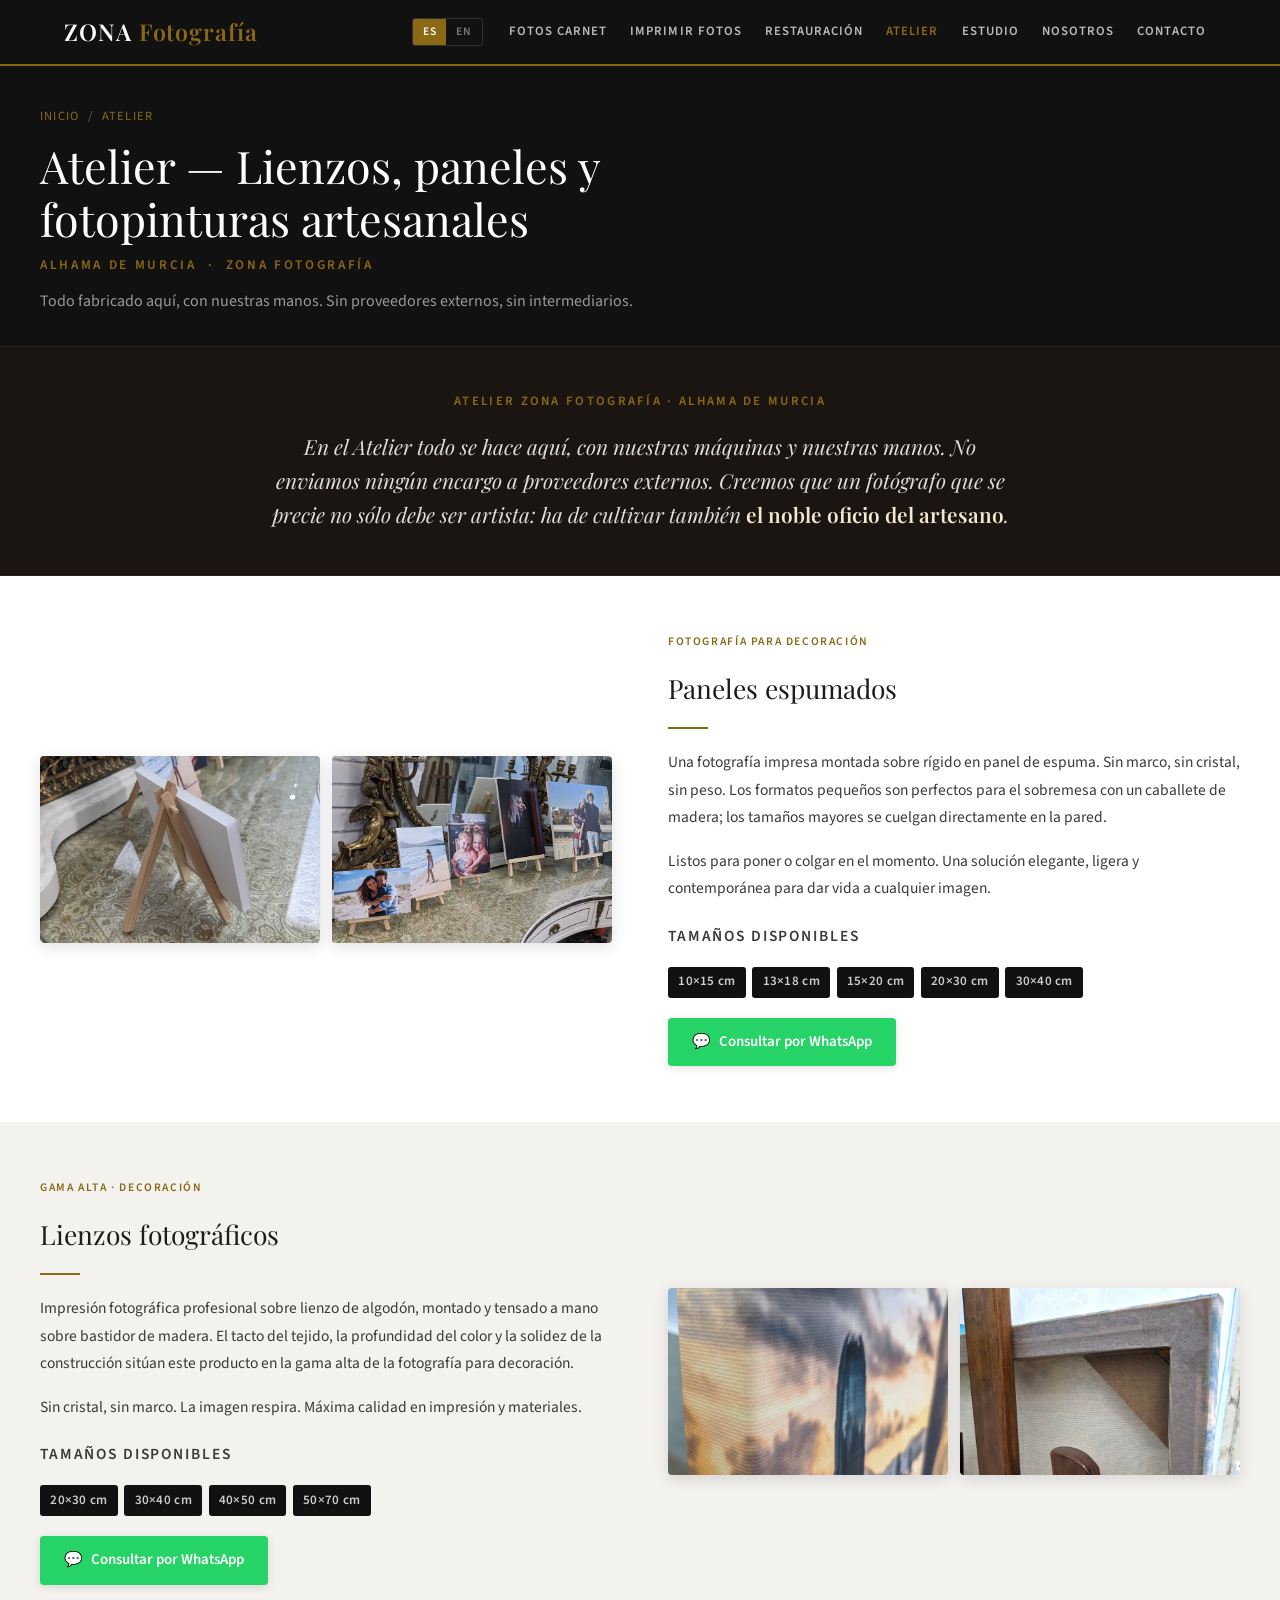
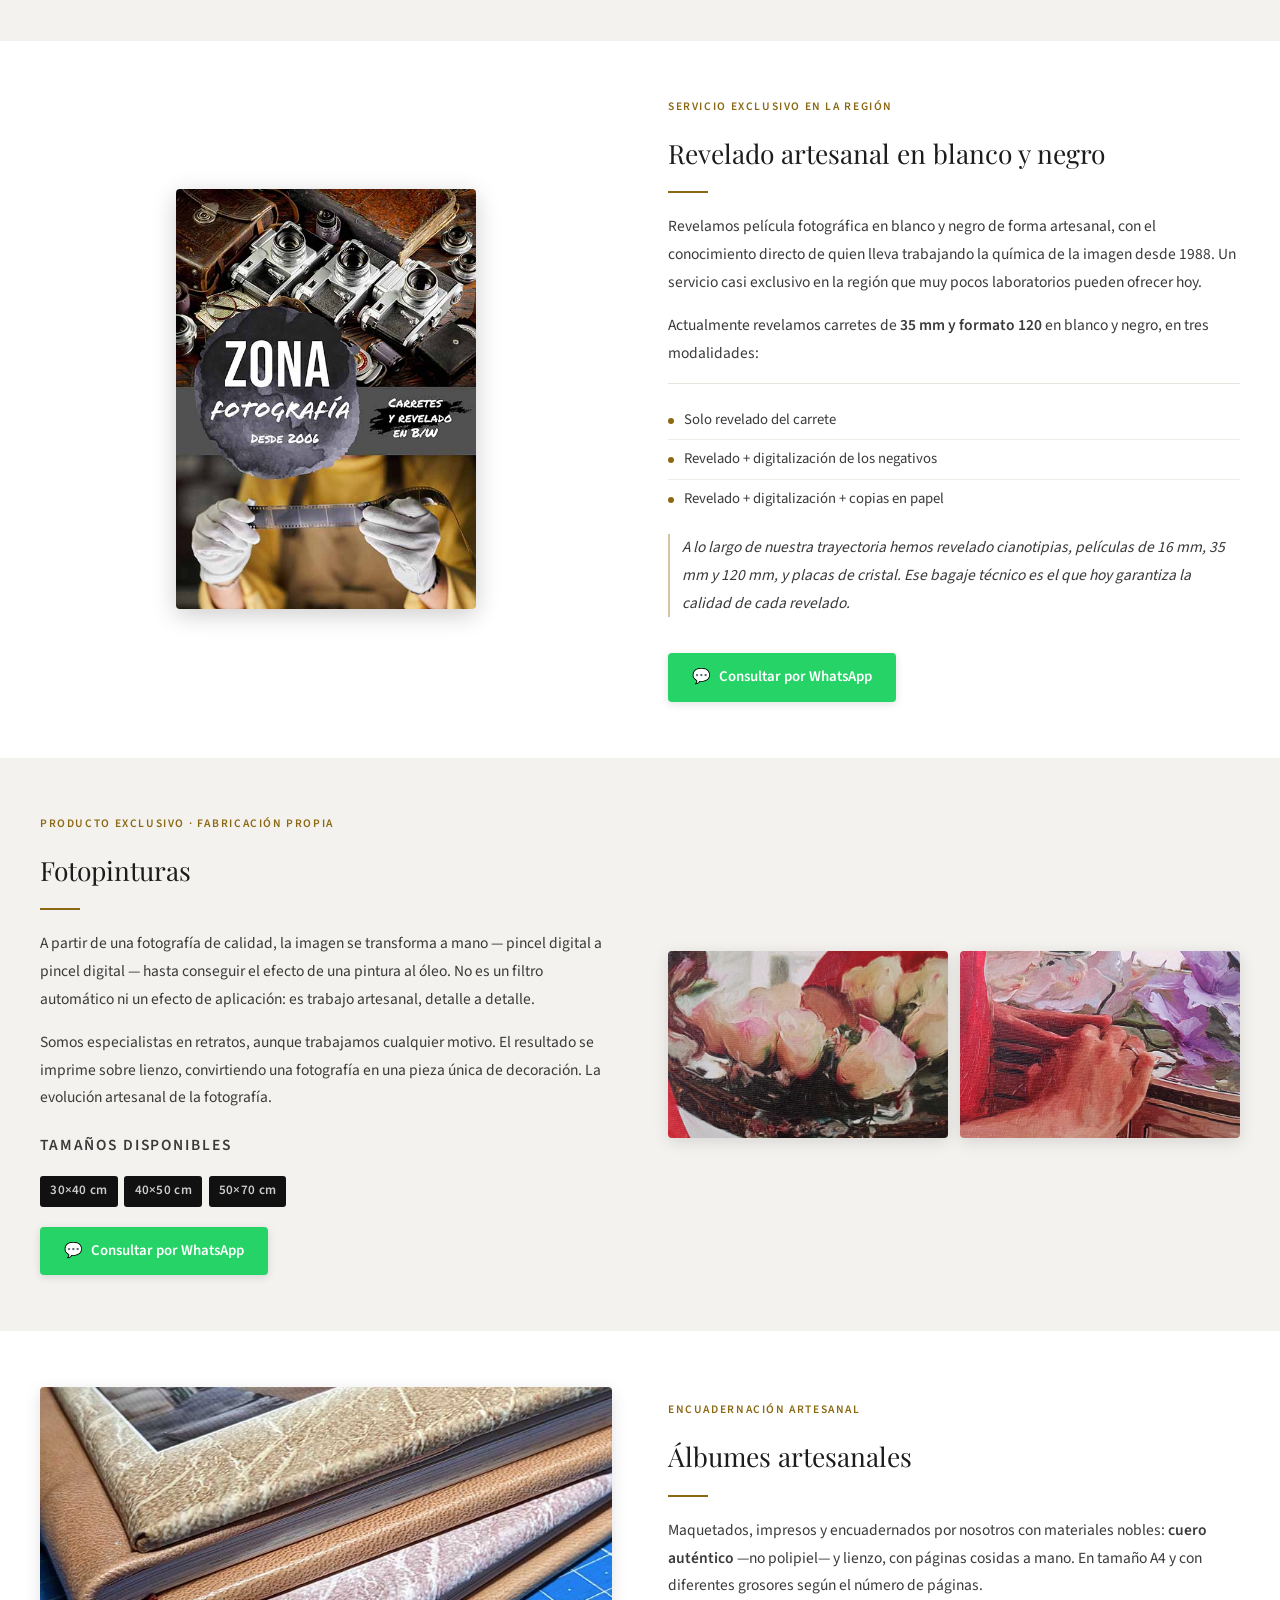
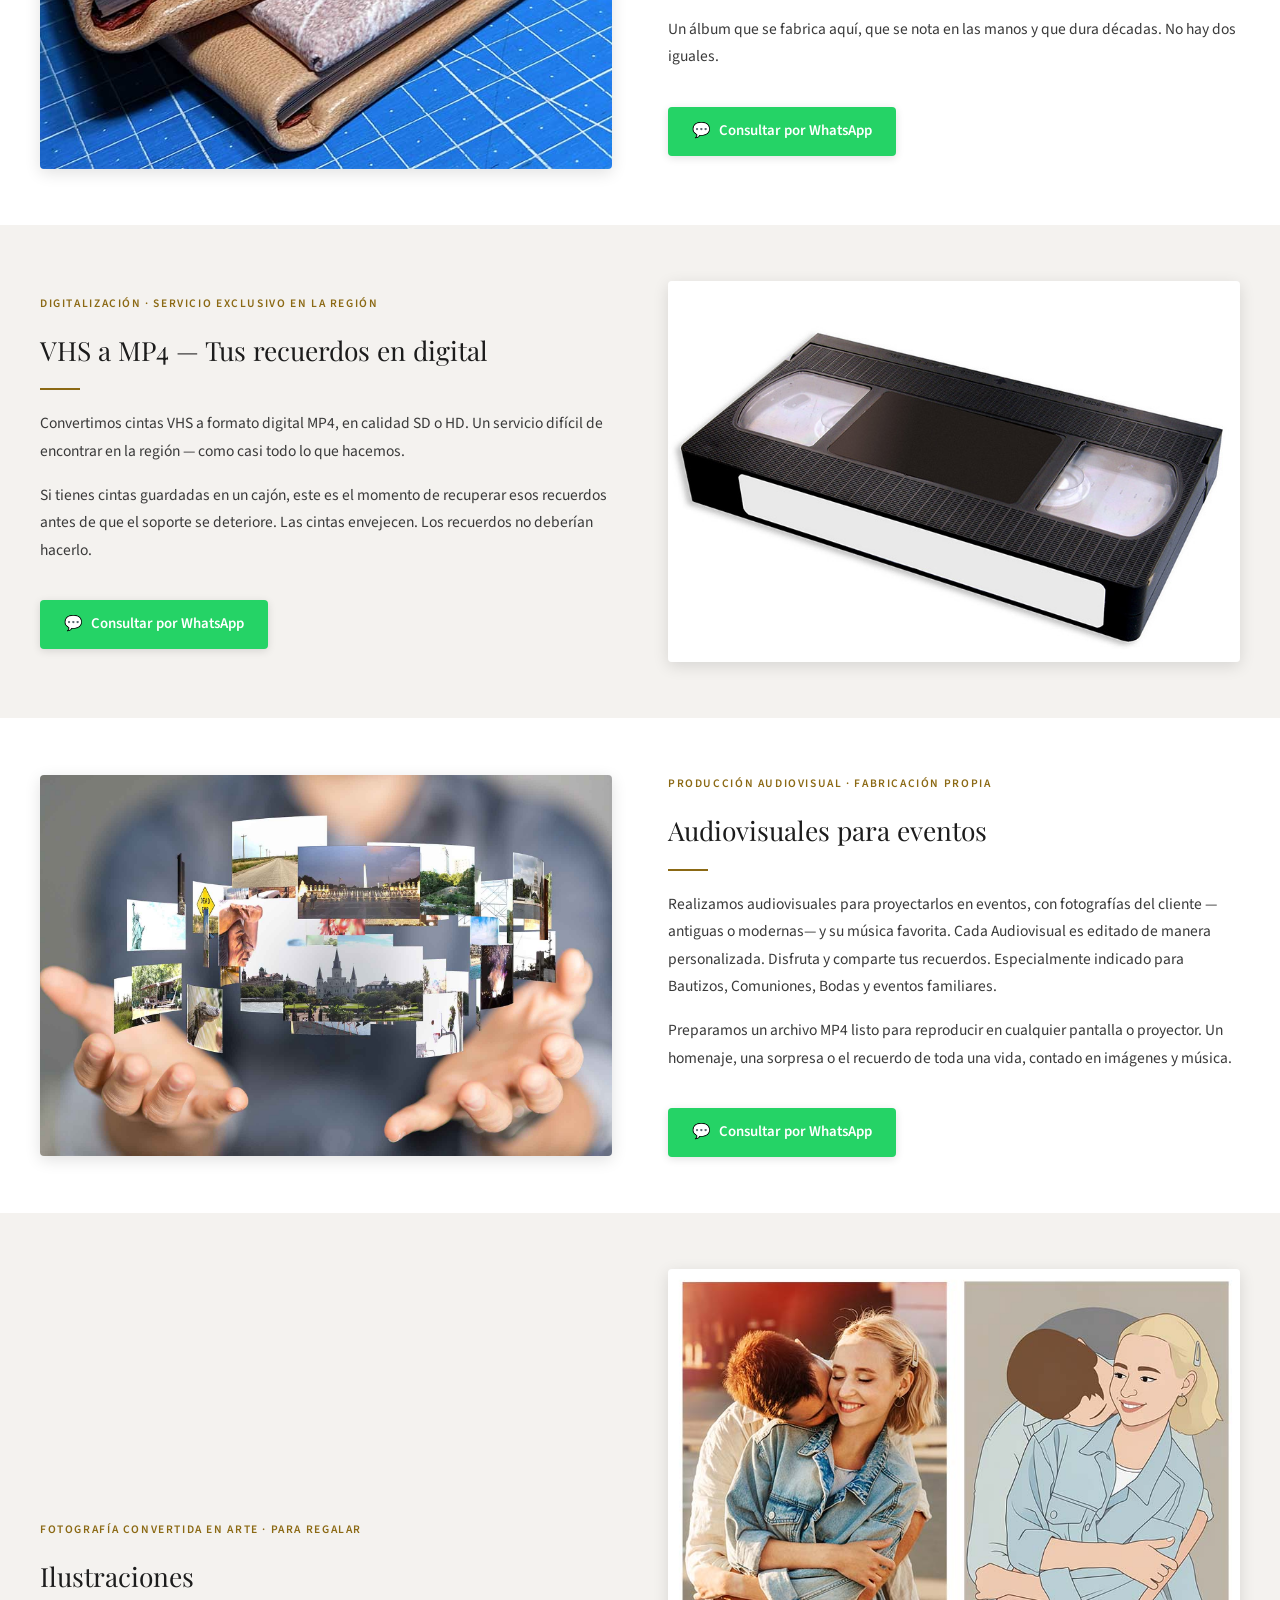
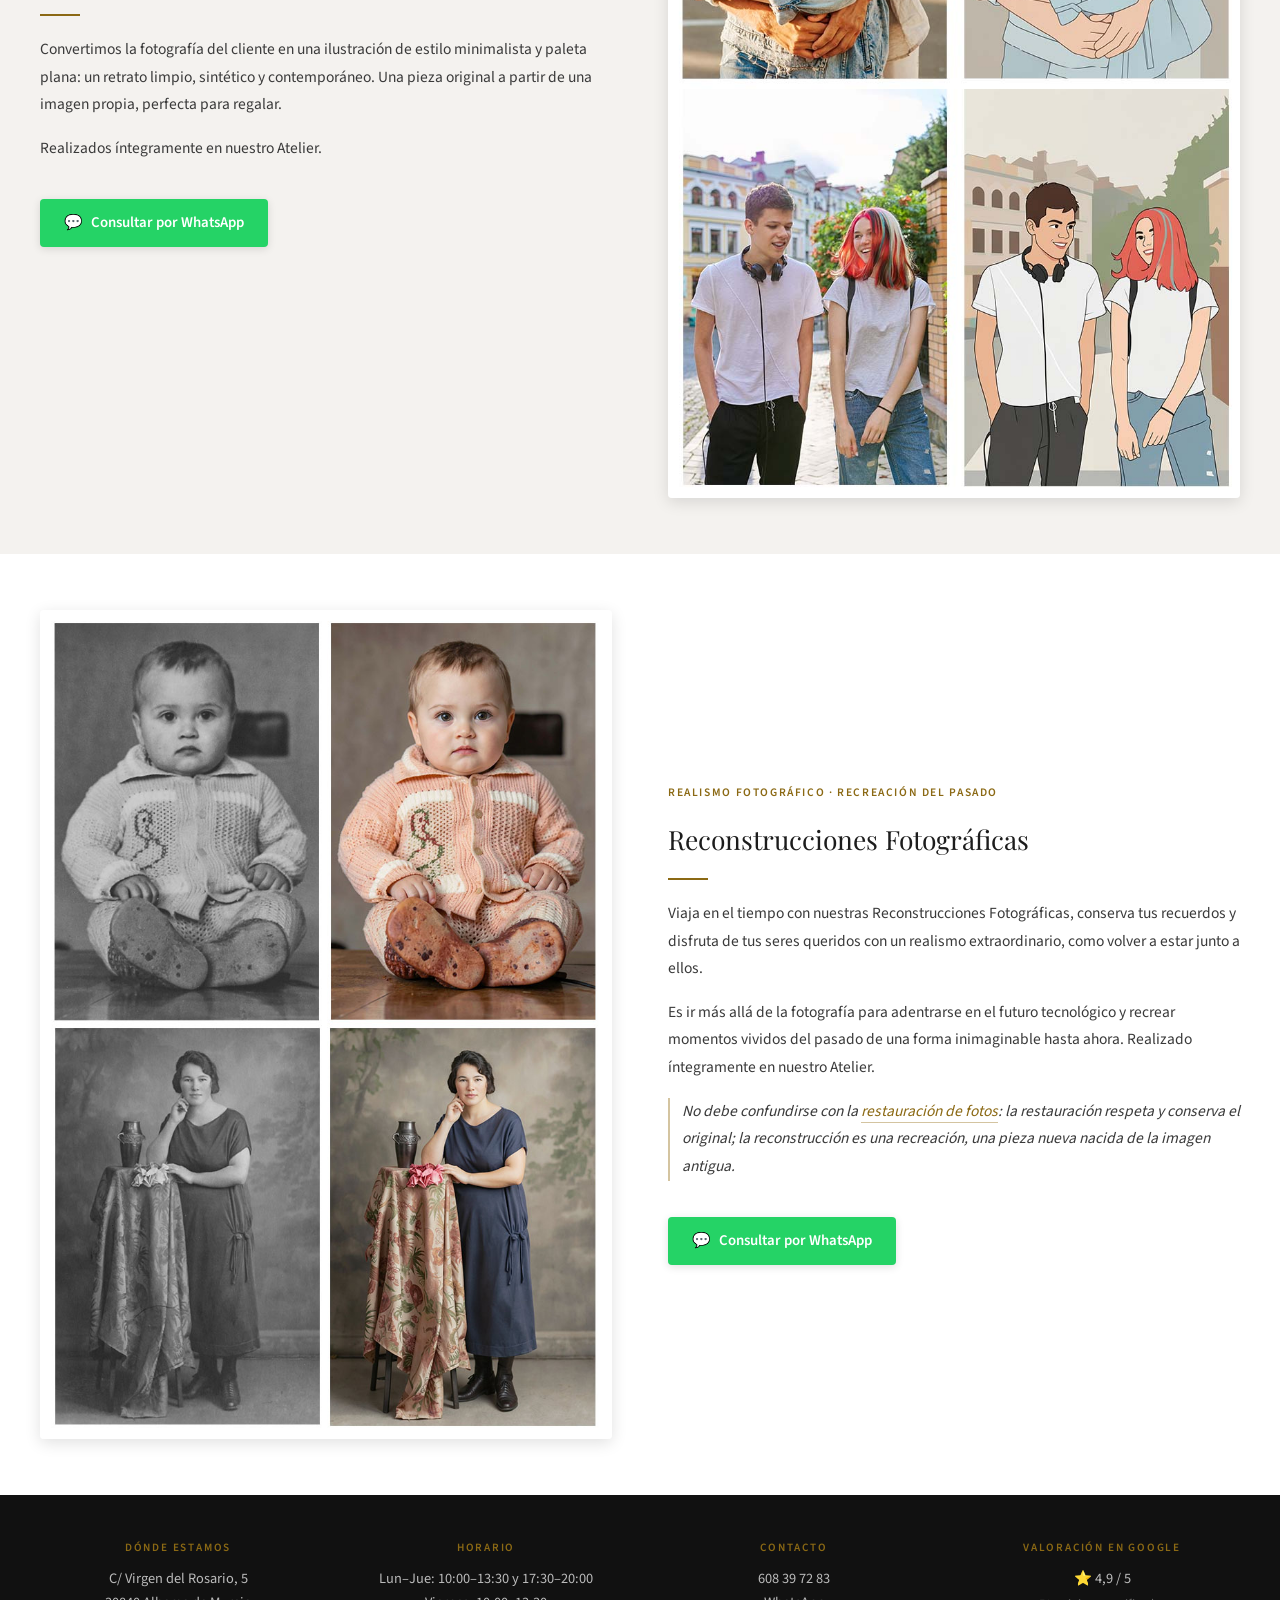
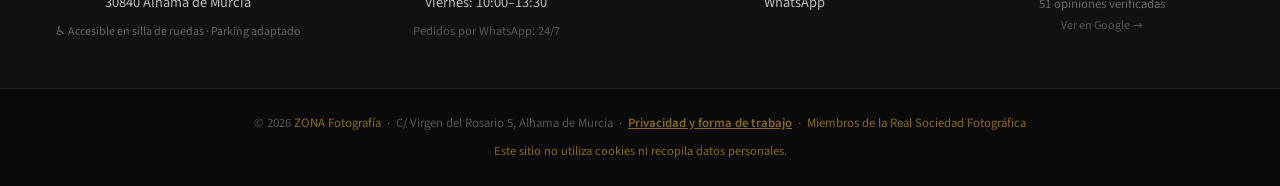
==== commit b75273d7: "Web: menu movil hamburguesa, resenas 51, aviso de cookies y enlace de privacidad - Menu hamburguesa " ====
--- a/atelier.html
+++ b/atelier.html
@@ -4,14 +4,14 @@
   <meta charset="UTF-8">
   <meta name="viewport" content="width=device-width, initial-scale=1.0">
   <title>Atelier ZONA Fotografía | Lienzos, paneles y fotopinturas artesanales en Alhama de Murcia</title>
-  <meta name="description" content="Lienzos fotográficos, paneles espumados, fotopinturas artesanales, revelado en B&N y álbumes de cuero. Todo fabricado aquí. ZONA Fotografía, Alhama de Murcia.">
+  <meta name="description" content="Lienzos, paneles espumados, fotopinturas, revelado en B&N, álbumes de cuero, audiovisuales para eventos, ilustraciones y reconstrucciones fotográficas. Todo artesanal en ZONA Fotografía, Alhama de Murcia.">
   <link rel="canonical" href="https://zonafotografia.com/atelier.html">
 
   <meta property="og:title" content="Atelier ZONA Fotografía | Lienzos, paneles y fotopinturas artesanales">
-  <meta property="og:description" content="Lienzos fotográficos, paneles espumados, fotopinturas artesanales, revelado en B&N y álbumes de cuero. Todo fabricado en ZONA Fotografía, Alhama de Murcia.">
+  <meta property="og:description" content="Lienzos, paneles, fotopinturas, revelado en B&N, álbumes de cuero, audiovisuales, ilustraciones y reconstrucciones fotográficas. Todo artesanal en ZONA Fotografía, Alhama de Murcia.">
   <meta property="og:url" content="https://zonafotografia.com/atelier.html">
   <meta property="og:type" content="website">
-  <meta property="og:image" content="https://zonafotografia.com/img/lienzo-1.jpg">
+  <meta property="og:image" content="https://zonafotografia.com/Fotos html/Lienzo 1.jpg">
 
   <link rel="icon" href="favicon.svg" type="image/svg+xml">
   <link rel="stylesheet" href="fonts.css">
@@ -46,6 +46,11 @@
     .lang-btn.active { background: var(--acento); color: #fff; }
     .lang-btn:hover:not(.active) { background: rgba(255,255,255,0.08); color: #ccc; }
     nav { display: flex; gap: 0.15rem; flex-wrap: wrap; }
+    .nav-toggle { display: none; flex-direction: column; justify-content: center; gap: 5px; width: 42px; height: 36px; padding: 0 9px; background: transparent; border: 1px solid #333; border-radius: 3px; cursor: pointer; }
+    .nav-toggle span { display: block; height: 2px; width: 100%; background: #ccc; border-radius: 2px; transition: transform 0.25s, opacity 0.25s; }
+    .nav-toggle[aria-expanded="true"] span:nth-child(1) { transform: translateY(7px) rotate(45deg); }
+    .nav-toggle[aria-expanded="true"] span:nth-child(2) { opacity: 0; }
+    .nav-toggle[aria-expanded="true"] span:nth-child(3) { transform: translateY(-7px) rotate(-45deg); }
     nav a { color: #bbbbbb; font-size: 0.80rem; font-weight: 600; text-transform: uppercase; letter-spacing: 0.08em; padding: 0.4rem 0.65rem; border-radius: 3px; transition: color 0.2s, background 0.2s; }
     nav a:hover { color: var(--blanco); background: rgba(255,255,255,0.09); }
     nav a[aria-current="page"] { color: var(--acento); }
@@ -252,9 +257,24 @@
 
     /* RESPONSIVE */
     @media (max-width: 820px) {
-      .header-inner { height: auto; flex-direction: column; padding: 0.9rem 1.5rem; gap: 0.6rem; }
-      .header-right { flex-wrap: wrap; justify-content: center; }
-      nav { justify-content: center; }
+      .header-inner { height: 64px; padding: 0 1rem; }
+      .header-right { gap: 0.6rem; }
+      .nav-toggle { display: flex; }
+      nav {
+        display: none;
+        position: absolute;
+        top: 64px;
+        left: 0;
+        right: 0;
+        flex-direction: column;
+        gap: 0.15rem;
+        background: var(--negro);
+        border-bottom: 2px solid var(--acento);
+        padding: 0.5rem 1rem 1rem;
+        box-shadow: 0 8px 16px rgba(0,0,0,0.25);
+      }
+      nav.abierto { display: flex; }
+      nav a { padding: 0.75rem 0.65rem; font-size: 0.95rem; border-radius: 4px; }
       .producto-inner { grid-template-columns: 1fr; gap: 2rem; }
       .producto-inner.invertido .producto-imagenes { order: 0; }
       .producto-inner.invertido .producto-texto    { order: 0; }
@@ -296,7 +316,10 @@
           <button class="lang-btn active" id="btn-es" onclick="setLang('es')" aria-pressed="true">ES</button>
           <button class="lang-btn"        id="btn-en" onclick="setLang('en')" aria-pressed="false">EN</button>
         </div>
-        <nav aria-label="Navegación principal">
+        <button class="nav-toggle" id="nav-toggle" aria-label="Abrir menú" aria-expanded="false" aria-controls="nav-principal" onclick="toggleNav()">
+          <span></span><span></span><span></span>
+        </button>
+        <nav id="nav-principal" aria-label="Navegación principal">
           <a href="fotos-carnet.html"><span data-lang="es">Fotos Carnet</span><span data-lang="en" hidden>ID Photos</span></a>
           <a href="imprimir-fotos.html"><span data-lang="es">Imprimir Fotos</span><span data-lang="en" hidden>Print Photos</span></a>
           <a href="restauracion-fotos.html"><span data-lang="es">Restauración</span><span data-lang="en" hidden>Restoration</span></a>
@@ -721,7 +744,7 @@
         <h4><span data-lang="es">Valoración en Google</span><span data-lang="en" hidden>Google rating</span></h4>
         <a href="https://www.google.com/maps/search/ZONA+Fotografía+Alhama+de+Murcia" target="_blank" rel="noopener noreferrer" style="color:#bbbbbb">
           <p>&#11088; 4,9 / 5</p>
-          <p style="font-size:0.80rem;color:#666;margin-top:0.2rem"><span data-lang="es">46 opiniones verificadas<br><span style="font-size:0.75rem;color:#555">Ver en Google →</span></span><span data-lang="en" hidden>46 verified reviews<br><span style="font-size:0.75rem;color:#555">See on Google →</span></span></p>
+          <p style="font-size:0.80rem;color:#666;margin-top:0.2rem"><span data-lang="es">51 opiniones verificadas<br><span style="font-size:0.75rem;color:#555">Ver en Google →</span></span><span data-lang="en" hidden>51 verified reviews<br><span style="font-size:0.75rem;color:#555">See on Google →</span></span></p>
         </a>
       </div>
     </div>
@@ -729,10 +752,19 @@
 
   <!-- FOOTER -->
   <footer>
-    <p>&copy; 2026 <span>ZONA Fotografía</span> &nbsp;&middot;&nbsp; C/ Virgen del Rosario 5, Alhama de Murcia &nbsp;&middot;&nbsp; <a href="privacidad.html" style="color:#555"><span data-lang="es">Privacidad y forma de trabajo</span><span data-lang="en" hidden>Privacy &amp; how we work</span></a> &nbsp;&middot;&nbsp; <span data-lang="es">Miembros de la Real Sociedad Fotográfica</span><span data-lang="en" hidden>Members of the Royal Photographic Society of Spain</span></p>
+    <p>&copy; 2026 <span>ZONA Fotografía</span> &nbsp;&middot;&nbsp; C/ Virgen del Rosario 5, Alhama de Murcia &nbsp;&middot;&nbsp; <a href="privacidad.html" style="color:var(--acento);font-weight:600;text-decoration:underline"><span data-lang="es">Privacidad y forma de trabajo</span><span data-lang="en" hidden>Privacy &amp; how we work</span></a> &nbsp;&middot;&nbsp; <span data-lang="es">Miembros de la Real Sociedad Fotográfica</span><span data-lang="en" hidden>Members of the Royal Photographic Society of Spain</span>
+      <br>
+      <span style="display:inline-block;margin-top:0.45rem;font-size:0.78rem;color:#666"><span data-lang="es">Este sitio no utiliza cookies ni recopila datos personales.</span><span data-lang="en" hidden>This site uses no cookies and collects no personal data.</span></span></p>
   </footer>
 
   <script>
+    function toggleNav() {
+      var nav = document.getElementById('nav-principal');
+      var btn = document.getElementById('nav-toggle');
+      var abierto = nav.classList.toggle('abierto');
+      btn.setAttribute('aria-expanded', abierto ? 'true' : 'false');
+      btn.setAttribute('aria-label', abierto ? 'Cerrar menú' : 'Abrir menú');
+    }
     function setLang(lang) {
       document.querySelectorAll('[data-lang]').forEach(function(el) { el.hidden = (el.dataset.lang !== lang); });
       document.getElementById('btn-es').classList.toggle('active', lang === 'es');
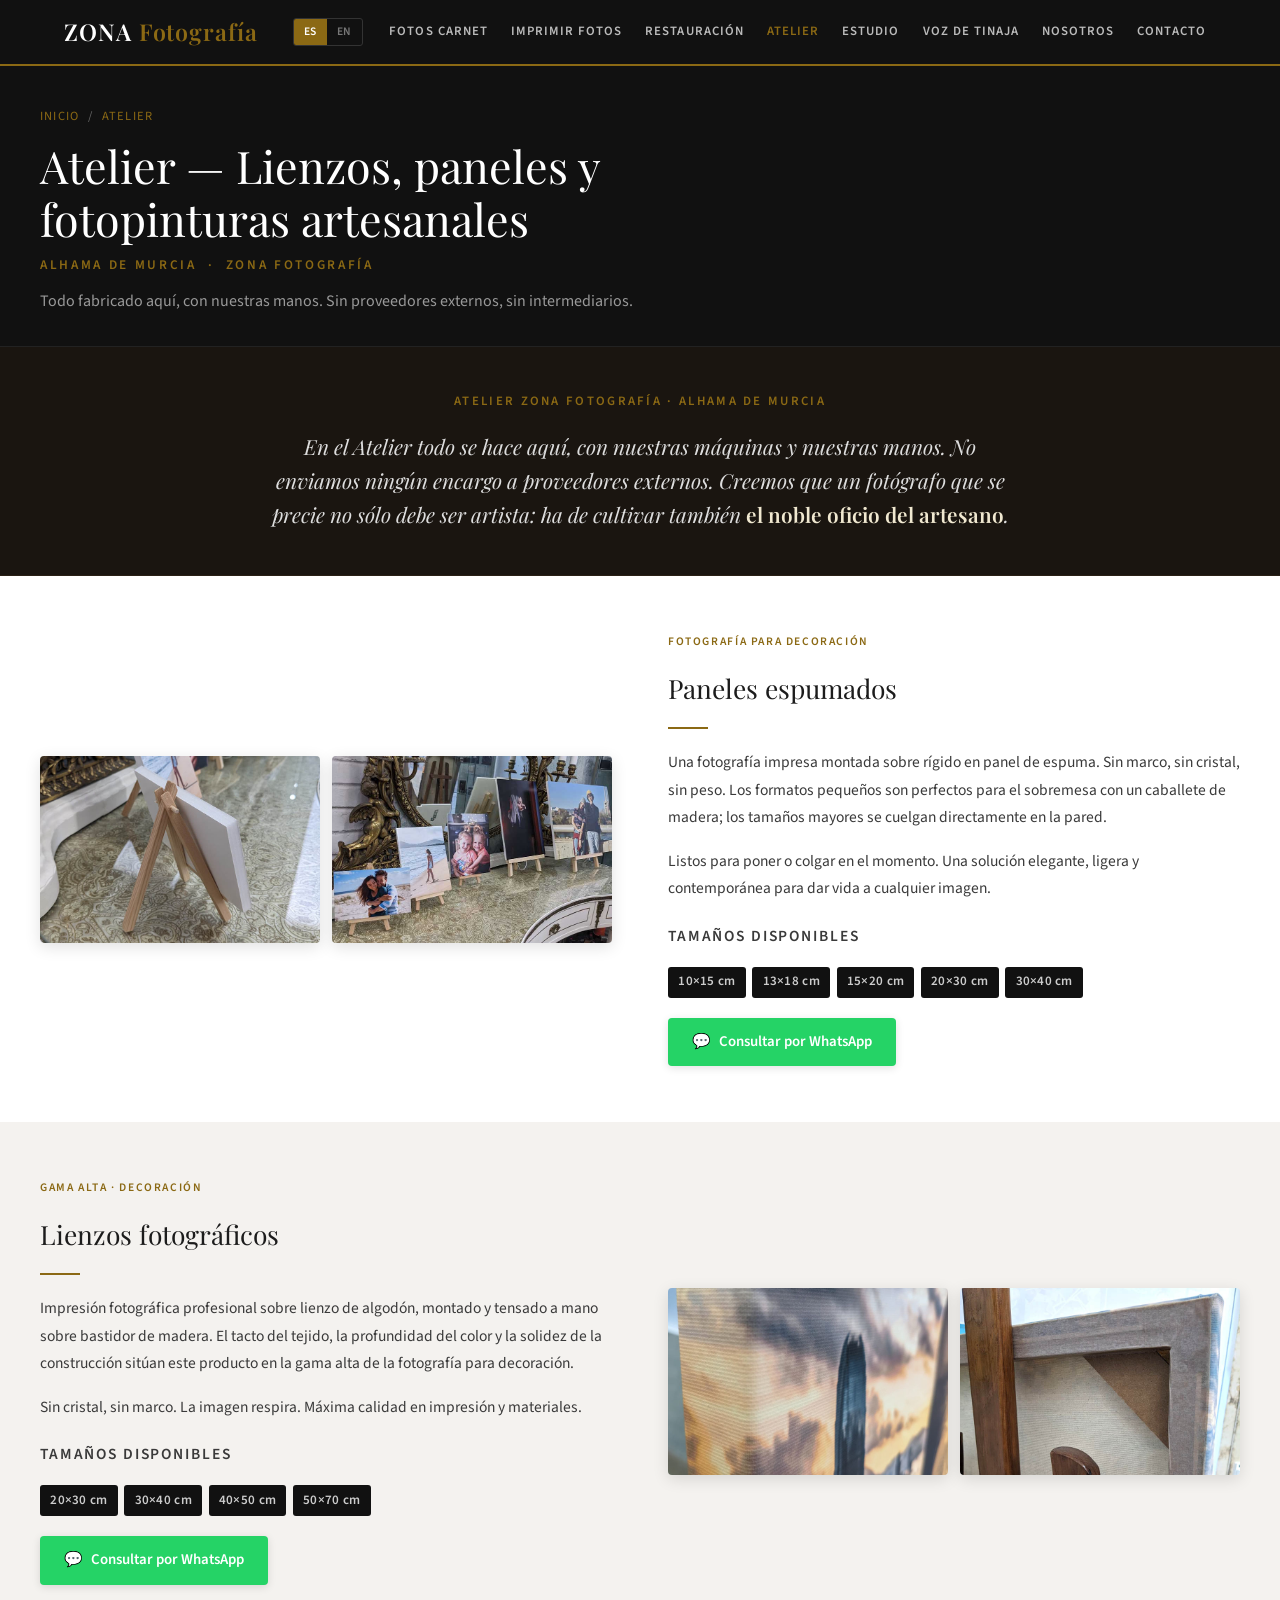
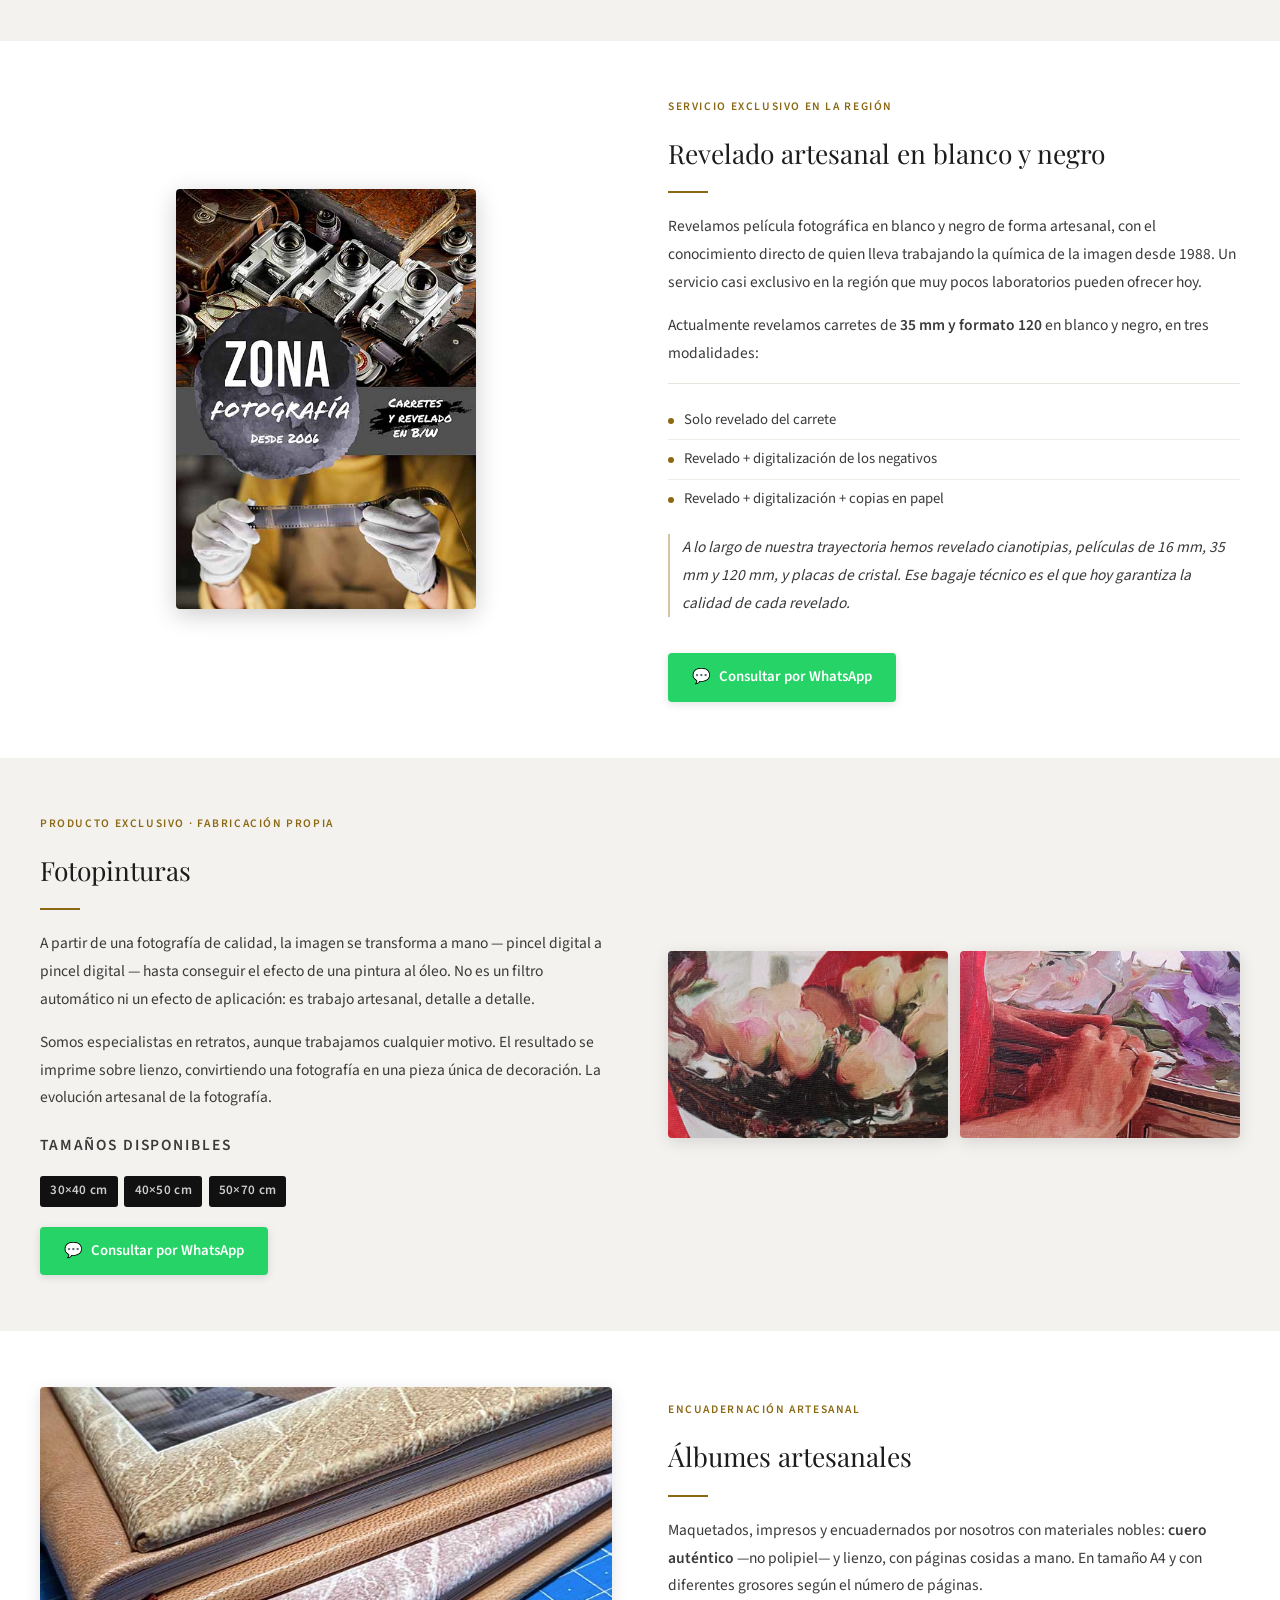
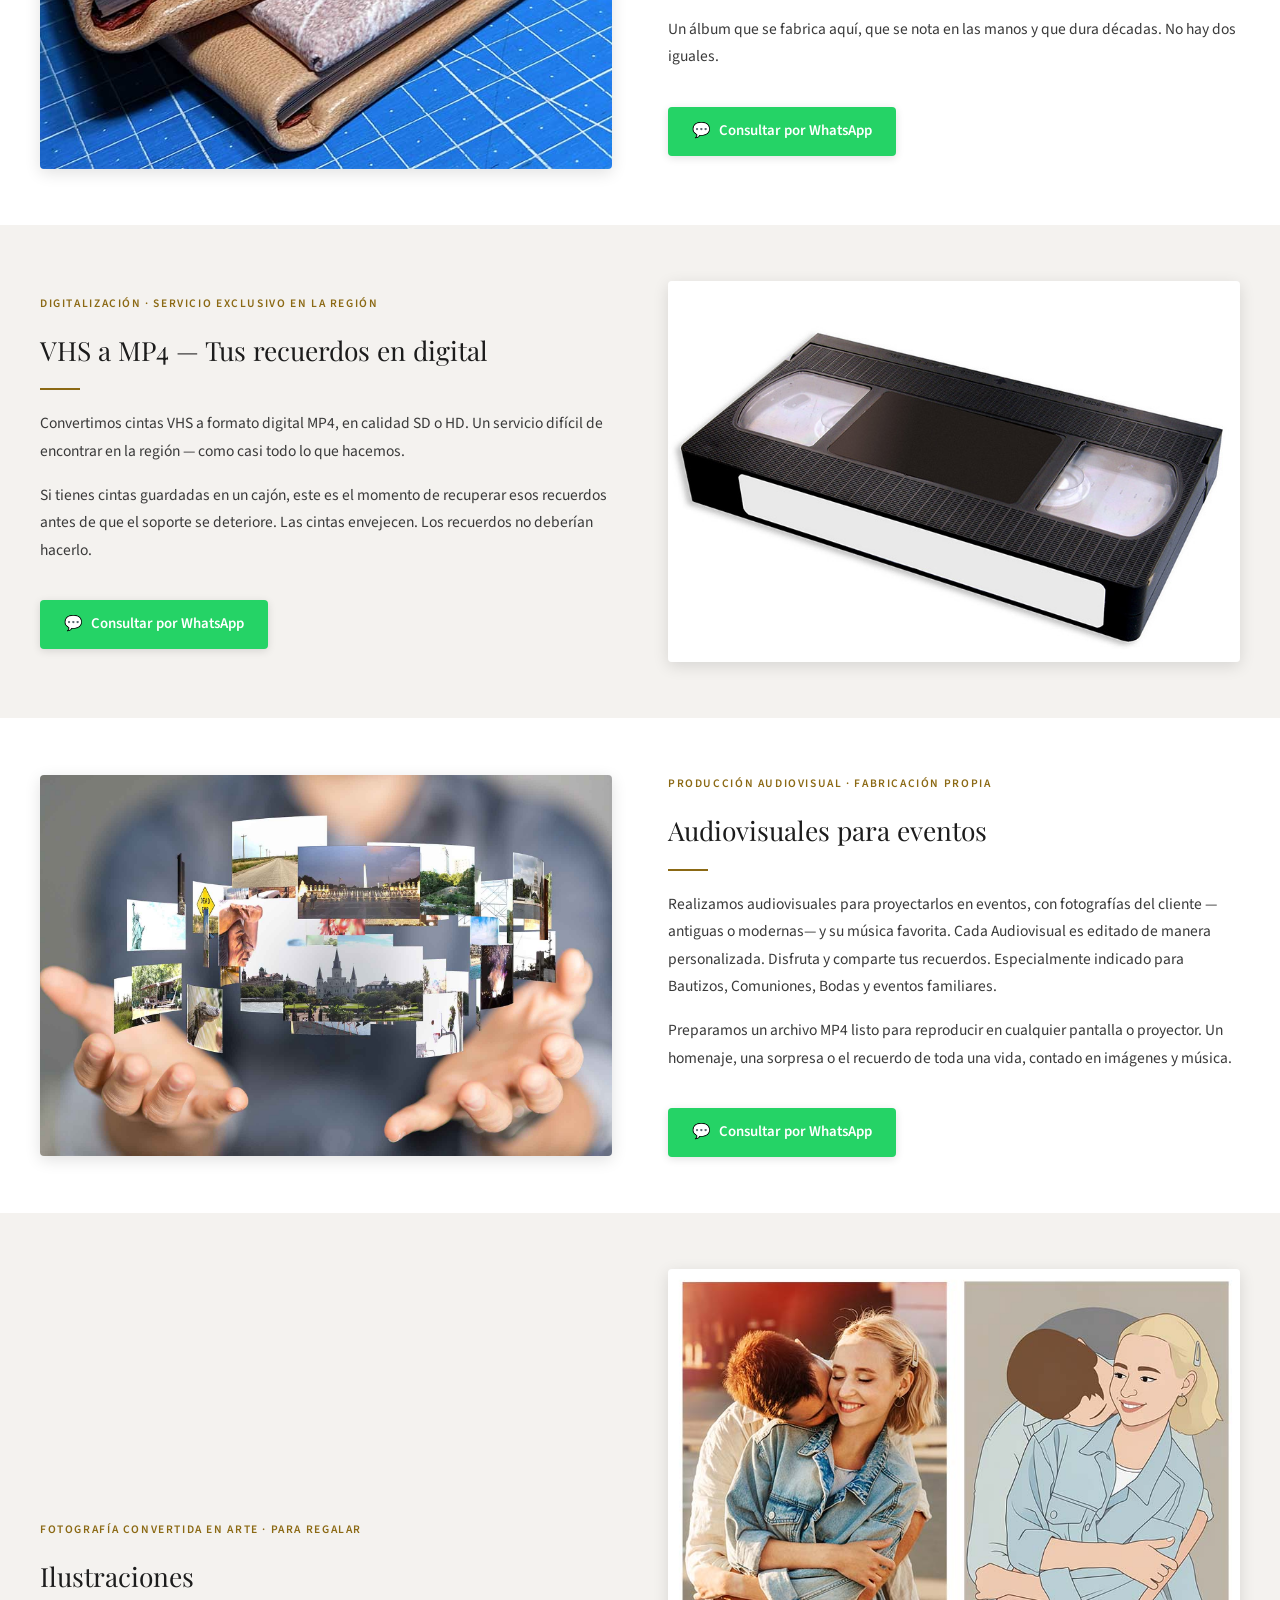
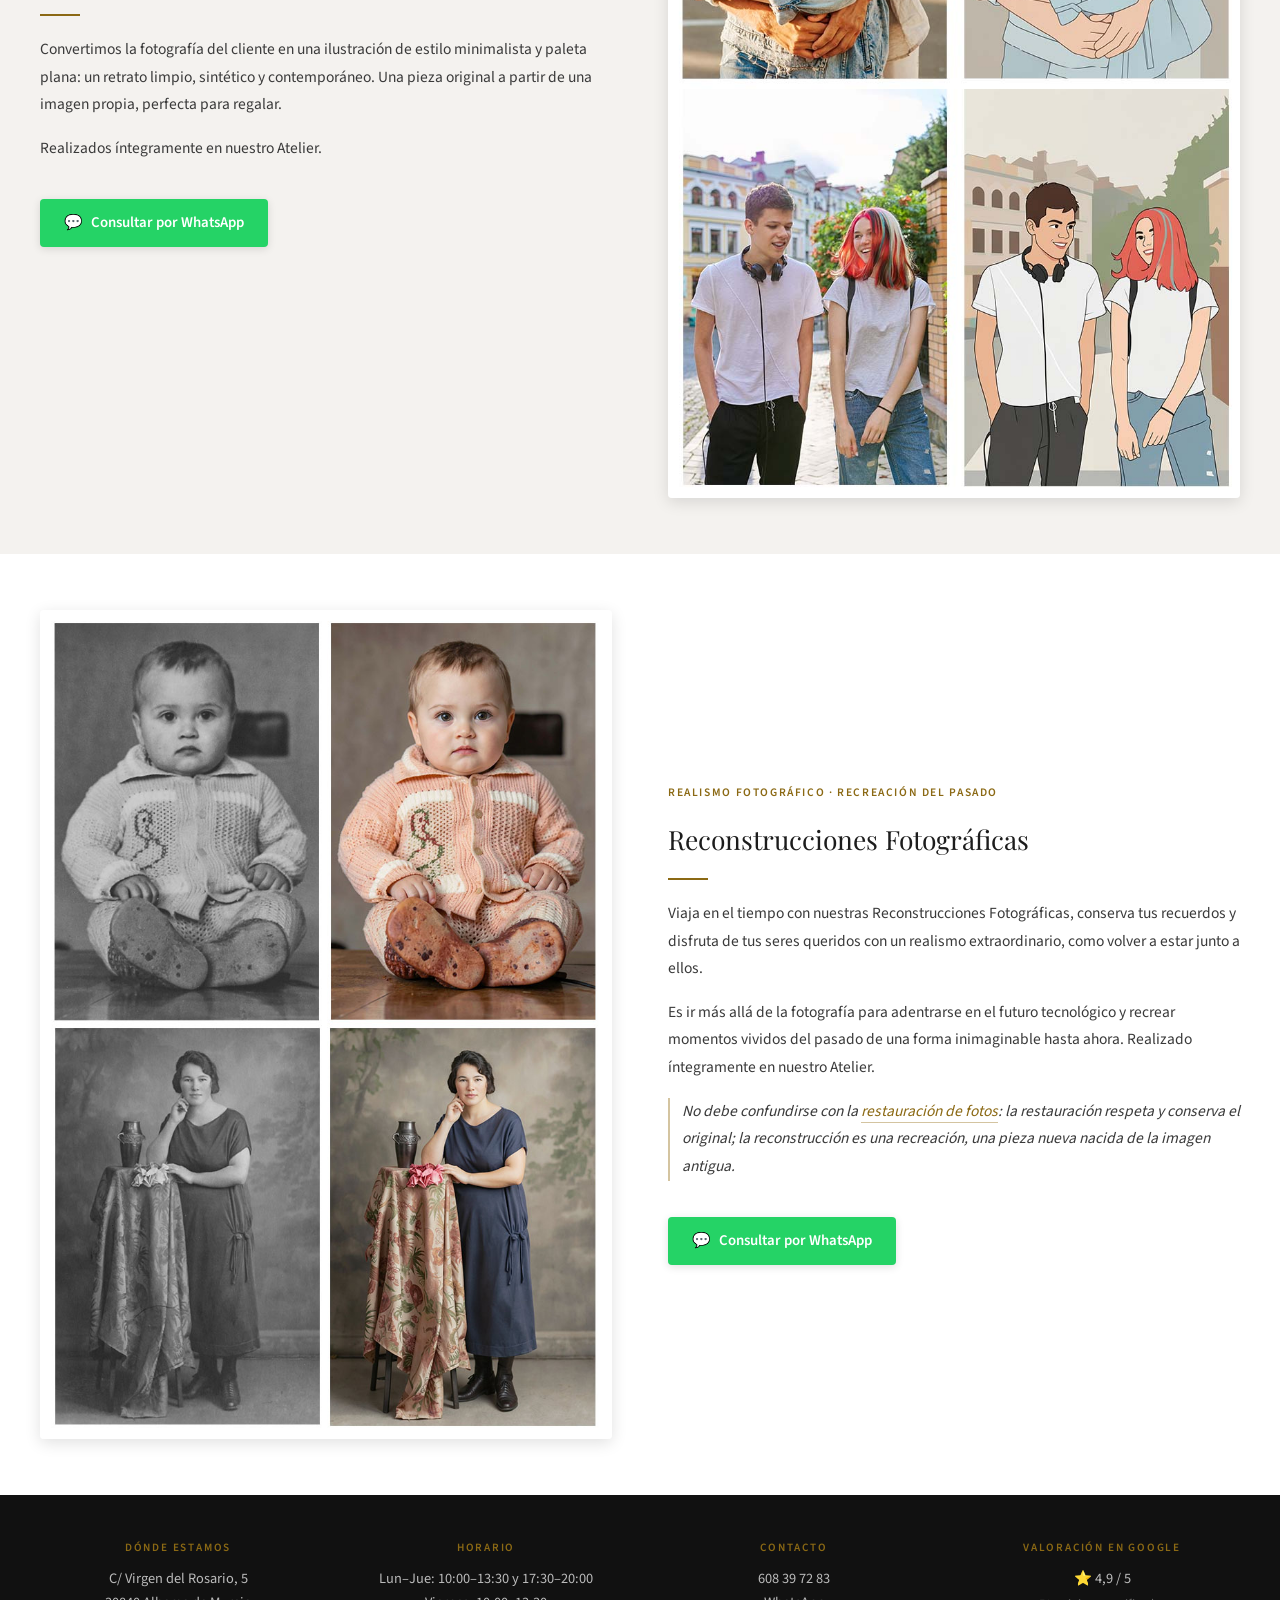
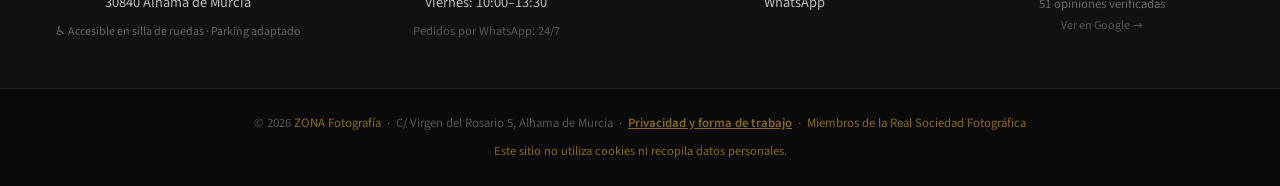
==== commit f4079264: "Web: nueva página Voz de Tinaja y ajustes de menú y Nosotros - voz-de-tinaja.html: los documentales " ====
--- a/atelier.html
+++ b/atelier.html
@@ -256,7 +256,12 @@
     footer span { color: var(--acento); }
 
     /* RESPONSIVE */
-    @media (max-width: 820px) {
+    @media (max-width: 1180px) and (min-width: 1025px) {
+      .logo { font-size: 1.25rem; }
+      nav a { font-size: 0.72rem; letter-spacing: 0.04em; padding: 0.4rem 0.4rem; }
+    }
+
+    @media (max-width: 1024px) {
       .header-inner { height: 64px; padding: 0 1rem; }
       .header-right { gap: 0.6rem; }
       .nav-toggle { display: flex; }
@@ -325,6 +330,7 @@
           <a href="restauracion-fotos.html"><span data-lang="es">Restauración</span><span data-lang="en" hidden>Restoration</span></a>
           <a href="atelier.html" aria-current="page">Atelier</a>
           <a href="estudio.html"><span data-lang="es">Estudio</span><span data-lang="en" hidden>Studio</span></a>
+          <a href="voz-de-tinaja.html">Voz de Tinaja</a>
           <a href="nosotros.html"><span data-lang="es">Nosotros</span><span data-lang="en" hidden>About Us</span></a>
           <a href="contacto.html"><span data-lang="es">Contacto</span><span data-lang="en" hidden>Contact</span></a>
         </nav>
